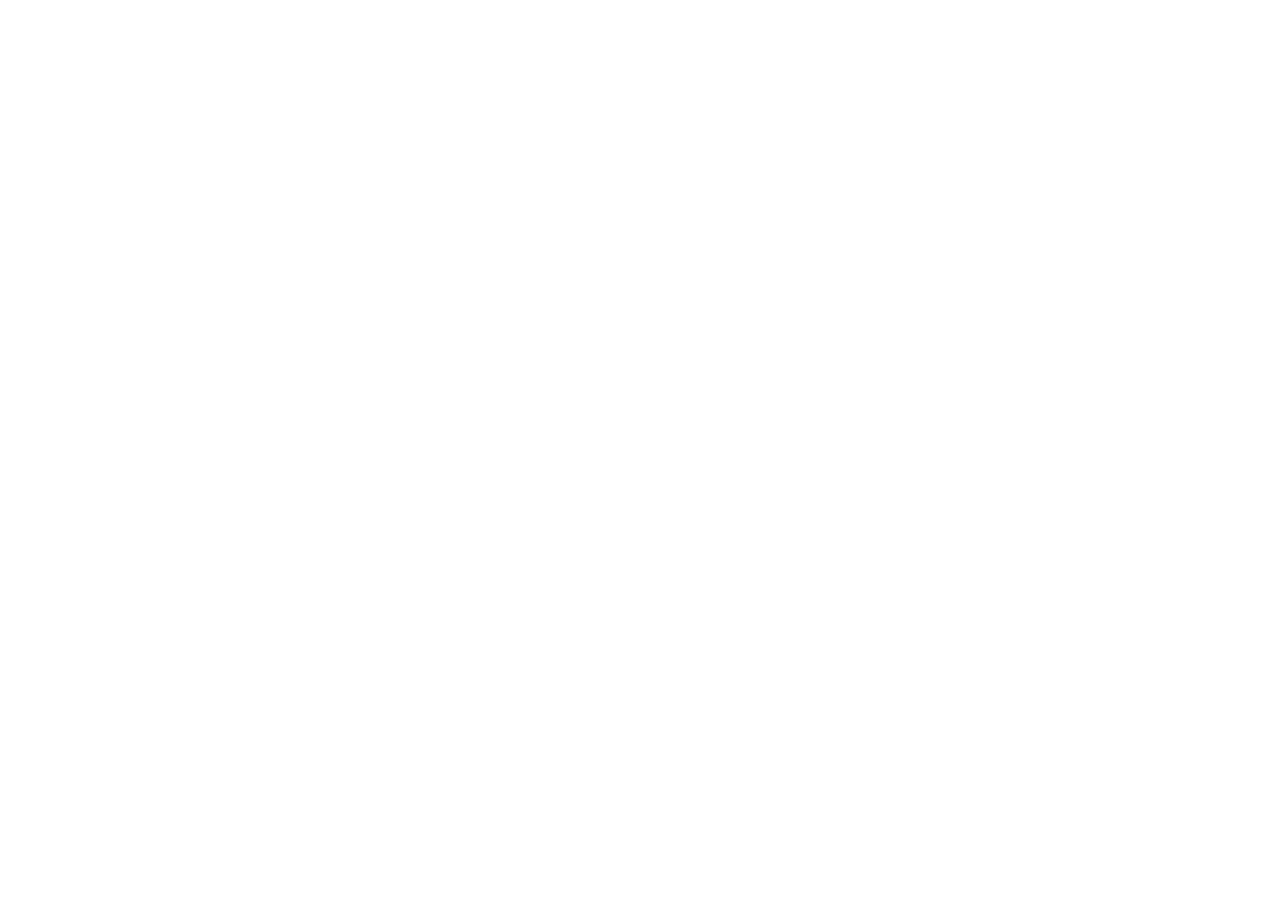
==== index.html @ 20dbfb73 "init  project" ====
<!DOCTYPE html>
<html lang="en">

<head>
    <meta charset="UTF-8">
    <meta http-equiv="X-UA-Compatible" content="IE=edge">
    <meta name="viewport" content="width=device-width, initial-scale=1.0">
    <title>index</title>
</head>

<body>

</body>

</html>
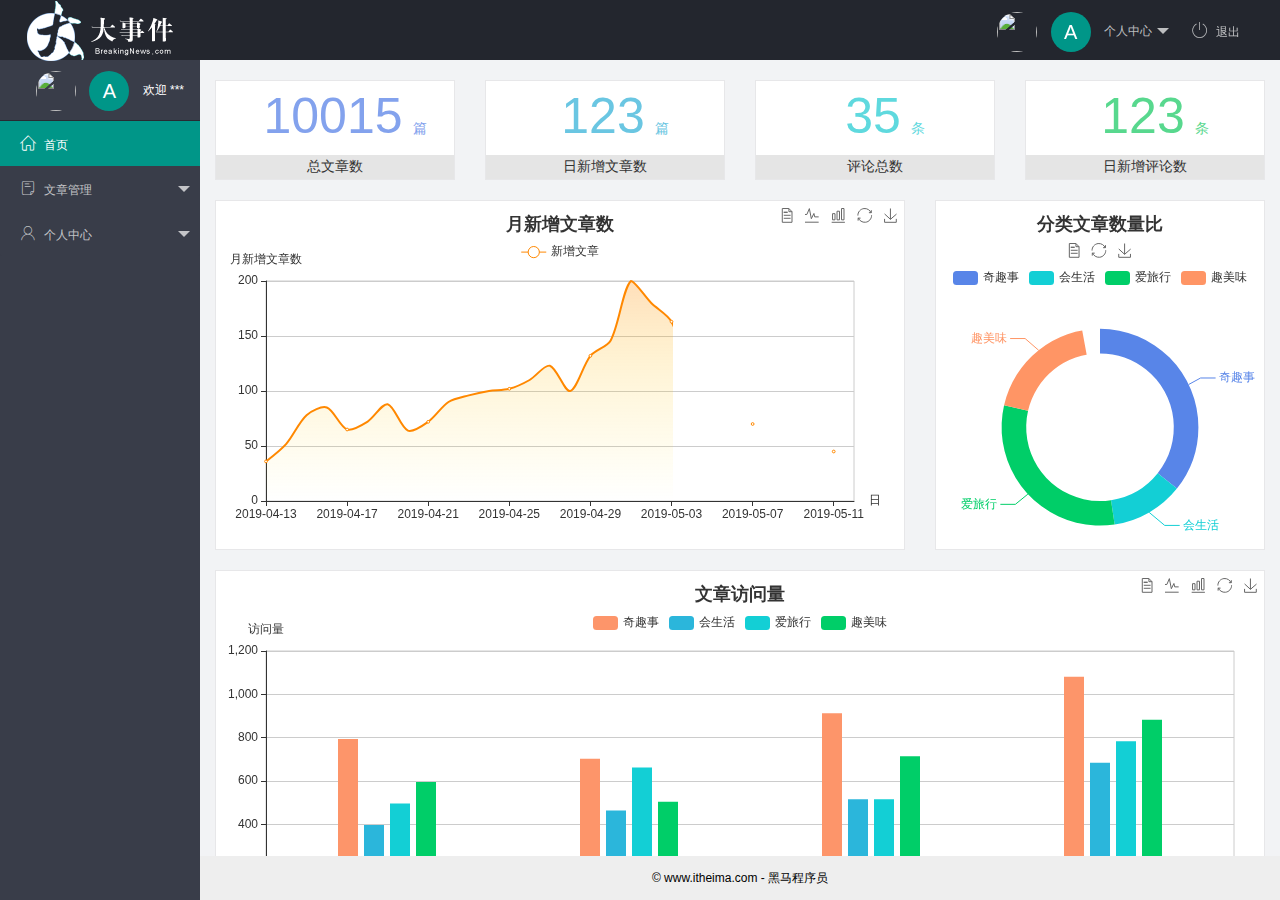
==== commit 34031204: "完成了首页功能的开发" ====
--- a/index.html
+++ b/index.html
@@ -5,11 +5,110 @@
     <meta charset="UTF-8">
     <meta http-equiv="X-UA-Compatible" content="IE=edge">
     <meta name="viewport" content="width=device-width, initial-scale=1.0">
-    <title>index</title>
+    <title>后台主页</title>
+    <!-- 导入 layui 的样式表 -->
+    <link rel="stylesheet" href="assets/lib/layui/css/layui.css" />
+    <!-- 导入第三方图标库 -->
+    <link rel="stylesheet" href="assets/fonts/iconfont.css" />
+    <!-- 导入自己的样式表 -->
+    <link rel="stylesheet" href="assets/css/index.css" />
 </head>
 
-<body>
+<body class="layui-layout-body">
+    <div class="layui-layout layui-layout-admin">
+        <div class="layui-header">
+            <div class="layui-logo">
+                <img src="./assets/images/logo.png" alt="" />
+            </div>
+            <!-- 头部区域（可配合layui已有的水平导航） -->
+            <ul class="layui-nav layui-layout-right">
+                <li class="layui-nav-item">
+                    <a href="javascript:;" class="userinfo">
+                        <img src="http://t.cn/RCzsdCq" class="layui-nav-img" />
+                        <span class="text-avatar">A</span>
+                        个人中心
+                    </a>
+                    <dl class="layui-nav-child">
+                        <dd><a href="assets/css/user/user_info.css" target="fm">基本资料</a></dd>
+                        <dd><a href="assets/css/user/user_avatar.html" target="fm">更换头像</a></dd>
+                        <dd><a href="assets/css/user/user_pwd.html" target="fm">重置密码</a></dd>
+                    </dl>
+                </li>
+                <li class="layui-nav-item">
+                    <a href="javascript:;" id="btnLogout"><span class="iconfont icon-tuichu"></span>退出</a>
+                </li>
+            </ul>
+        </div>
 
+        <div class="layui-side layui-bg-black">
+            <div class="layui-side-scroll">
+                <div class="userinfo">
+                    <img src="http://t.cn/RCzsdCq" class="layui-nav-img" />
+                    <span class="text-avatar">A</span>
+                    <span id="welcome">欢迎 ***</span>
+                </div>
+                <!-- 左侧导航区域（可配合layui已有的垂直导航） -->
+                <ul class="layui-nav layui-nav-tree" lay-shrink="all">
+                    <li class="layui-nav-item layui-this">
+                        <a href="home/dashboard.html" target="fm"><span class="iconfont icon-home"></span>首页</a>
+                    </li>
+                    <li class="layui-nav-item">
+                        <a class="" href="javascript:;"><span class="iconfont icon-16"></span>文章管理</a>
+                        <dl class="layui-nav-child">
+                            <dd>
+                                <a href="/article/art_cate.html" target="fm"><i
+                                        class="layui-icon layui-icon-app"></i>文章类别</a>
+                            </dd>
+                            <dd>
+                                <a href="/article/art_list.html" target="fm"><i
+                                        class="layui-icon layui-icon-app"></i>文章列表</a>
+                            </dd>
+                            <dd>
+                                <a href="/article/art_pub.html" target="fm"><i
+                                        class="layui-icon layui-icon-app"></i>发布文章</a>
+                            </dd>
+                        </dl>
+                    </li>
+                    <li class="layui-nav-item">
+                        <a href="javascript:;"><span class="iconfont icon-user"></span>个人中心</a>
+                        <dl class="layui-nav-child">
+                            <dd>
+                                <a href="/user/user_info.html" target="fm"><i
+                                        class="layui-icon layui-icon-app"></i>基本资料</a>
+                            </dd>
+                            <dd>
+                                <a href="/user/user_avatar.html" target="fm"><i
+                                        class="layui-icon layui-icon-app"></i>更换头像</a>
+                            </dd>
+                            <dd>
+                                <a href="/user/user_pwd.html" target="fm"><i
+                                        class="layui-icon layui-icon-app"></i>重置密码</a>
+                            </dd>
+                        </dl>
+                    </li>
+                </ul>
+            </div>
+        </div>
+
+        <div class="layui-body">
+            <!-- 内容主体区域 -->
+            <iframe name="fm" src="./home/dashboard.html" frameborder="0"></iframe>
+        </div>
+
+        <div class="layui-footer">
+            <!-- 底部固定区域 -->
+            © www.itheima.com - 黑马程序员
+        </div>
+    </div>
+
+    <!-- 导入 layui 的JS文件 -->
+    <script src="assets/lib/layui/layui.all.js"></script>
+    <!-- 导入jquery -->
+    <script src="assets/lib/jquery.js"></script>
+    <!-- 导入自己封装的API -->
+    <script src="./assets/js/baseAPI.js"></script>
+    <!-- 导入自己的js -->
+    <script src="assets/js/index.js"></script>
 </body>
 
 </html>--- a/assets/lib/layui/css/layui.css
+++ b/assets/lib/layui/css/layui.css
@@ -0,0 +1,2 @@
+/** layui-v2.5.5 MIT License By https://www.layui.com */
+ .layui-inline,img{display:inline-block;vertical-align:middle}h1,h2,h3,h4,h5,h6{font-weight:400}.layui-edge,.layui-header,.layui-inline,.layui-main{position:relative}.layui-body,.layui-edge,.layui-elip{overflow:hidden}.layui-btn,.layui-edge,.layui-inline,img{vertical-align:middle}.layui-btn,.layui-disabled,.layui-icon,.layui-unselect{-moz-user-select:none;-webkit-user-select:none;-ms-user-select:none}.layui-elip,.layui-form-checkbox span,.layui-form-pane .layui-form-label{text-overflow:ellipsis;white-space:nowrap}.layui-breadcrumb,.layui-tree-btnGroup{visibility:hidden}blockquote,body,button,dd,div,dl,dt,form,h1,h2,h3,h4,h5,h6,input,li,ol,p,pre,td,textarea,th,ul{margin:0;padding:0;-webkit-tap-highlight-color:rgba(0,0,0,0)}a:active,a:hover{outline:0}img{border:none}li{list-style:none}table{border-collapse:collapse;border-spacing:0}h4,h5,h6{font-size:100%}button,input,optgroup,option,select,textarea{font-family:inherit;font-size:inherit;font-style:inherit;font-weight:inherit;outline:0}pre{white-space:pre-wrap;white-space:-moz-pre-wrap;white-space:-pre-wrap;white-space:-o-pre-wrap;word-wrap:break-word}body{line-height:24px;font:14px Helvetica Neue,Helvetica,PingFang SC,Tahoma,Arial,sans-serif}hr{height:1px;margin:10px 0;border:0;clear:both}a{color:#333;text-decoration:none}a:hover{color:#777}a cite{font-style:normal;*cursor:pointer}.layui-border-box,.layui-border-box *{box-sizing:border-box}.layui-box,.layui-box *{box-sizing:content-box}.layui-clear{clear:both;*zoom:1}.layui-clear:after{content:'\20';clear:both;*zoom:1;display:block;height:0}.layui-inline{*display:inline;*zoom:1}.layui-edge{display:inline-block;width:0;height:0;border-width:6px;border-style:dashed;border-color:transparent}.layui-edge-top{top:-4px;border-bottom-color:#999;border-bottom-style:solid}.layui-edge-right{border-left-color:#999;border-left-style:solid}.layui-edge-bottom{top:2px;border-top-color:#999;border-top-style:solid}.layui-edge-left{border-right-color:#999;border-right-style:solid}.layui-disabled,.layui-disabled:hover{color:#d2d2d2!important;cursor:not-allowed!important}.layui-circle{border-radius:100%}.layui-show{display:block!important}.layui-hide{display:none!important}@font-face{font-family:layui-icon;src:url(../font/iconfont.eot?v=250);src:url(../font/iconfont.eot?v=250#iefix) format('embedded-opentype'),url(../font/iconfont.woff2?v=250) format('woff2'),url(../font/iconfont.woff?v=250) format('woff'),url(../font/iconfont.ttf?v=250) format('truetype'),url(../font/iconfont.svg?v=250#layui-icon) format('svg')}.layui-icon{font-family:layui-icon!important;font-size:16px;font-style:normal;-webkit-font-smoothing:antialiased;-moz-osx-font-smoothing:grayscale}.layui-icon-reply-fill:before{content:"\e611"}.layui-icon-set-fill:before{content:"\e614"}.layui-icon-menu-fill:before{content:"\e60f"}.layui-icon-search:before{content:"\e615"}.layui-icon-share:before{content:"\e641"}.layui-icon-set-sm:before{content:"\e620"}.layui-icon-engine:before{content:"\e628"}.layui-icon-close:before{content:"\1006"}.layui-icon-close-fill:before{content:"\1007"}.layui-icon-chart-screen:before{content:"\e629"}.layui-icon-star:before{content:"\e600"}.layui-icon-circle-dot:before{content:"\e617"}.layui-icon-chat:before{content:"\e606"}.layui-icon-release:before{content:"\e609"}.layui-icon-list:before{content:"\e60a"}.layui-icon-chart:before{content:"\e62c"}.layui-icon-ok-circle:before{content:"\1005"}.layui-icon-layim-theme:before{content:"\e61b"}.layui-icon-table:before{content:"\e62d"}.layui-icon-right:before{content:"\e602"}.layui-icon-left:before{content:"\e603"}.layui-icon-cart-simple:before{content:"\e698"}.layui-icon-face-cry:before{content:"\e69c"}.layui-icon-face-smile:before{content:"\e6af"}.layui-icon-survey:before{content:"\e6b2"}.layui-icon-tree:before{content:"\e62e"}.layui-icon-upload-circle:before{content:"\e62f"}.layui-icon-add-circle:before{content:"\e61f"}.layui-icon-download-circle:before{content:"\e601"}.layui-icon-templeate-1:before{content:"\e630"}.layui-icon-util:before{content:"\e631"}.layui-icon-face-surprised:before{content:"\e664"}.layui-icon-edit:before{content:"\e642"}.layui-icon-speaker:before{content:"\e645"}.layui-icon-down:before{content:"\e61a"}.layui-icon-file:before{content:"\e621"}.layui-icon-layouts:before{content:"\e632"}.layui-icon-rate-half:before{content:"\e6c9"}.layui-icon-add-circle-fine:before{content:"\e608"}.layui-icon-prev-circle:before{content:"\e633"}.layui-icon-read:before{content:"\e705"}.layui-icon-404:before{content:"\e61c"}.layui-icon-carousel:before{content:"\e634"}.layui-icon-help:before{content:"\e607"}.layui-icon-code-circle:before{content:"\e635"}.layui-icon-water:before{content:"\e636"}.layui-icon-username:before{content:"\e66f"}.layui-icon-find-fill:before{content:"\e670"}.layui-icon-about:before{content:"\e60b"}.layui-icon-location:before{content:"\e715"}.layui-icon-up:before{content:"\e619"}.layui-icon-pause:before{content:"\e651"}.layui-icon-date:before{content:"\e637"}.layui-icon-layim-uploadfile:before{content:"\e61d"}.layui-icon-delete:before{content:"\e640"}.layui-icon-play:before{content:"\e652"}.layui-icon-top:before{content:"\e604"}.layui-icon-friends:before{content:"\e612"}.layui-icon-refresh-3:before{content:"\e9aa"}.layui-icon-ok:before{content:"\e605"}.layui-icon-layer:before{content:"\e638"}.layui-icon-face-smile-fine:before{content:"\e60c"}.layui-icon-dollar:before{content:"\e659"}.layui-icon-group:before{content:"\e613"}.layui-icon-layim-download:before{content:"\e61e"}.layui-icon-picture-fine:before{content:"\e60d"}.layui-icon-link:before{content:"\e64c"}.layui-icon-diamond:before{content:"\e735"}.layui-icon-log:before{content:"\e60e"}.layui-icon-rate-solid:before{content:"\e67a"}.layui-icon-fonts-del:before{content:"\e64f"}.layui-icon-unlink:before{content:"\e64d"}.layui-icon-fonts-clear:before{content:"\e639"}.layui-icon-triangle-r:before{content:"\e623"}.layui-icon-circle:before{content:"\e63f"}.layui-icon-radio:before{content:"\e643"}.layui-icon-align-center:before{content:"\e647"}.layui-icon-align-right:before{content:"\e648"}.layui-icon-align-left:before{content:"\e649"}.layui-icon-loading-1:before{content:"\e63e"}.layui-icon-return:before{content:"\e65c"}.layui-icon-fonts-strong:before{content:"\e62b"}.layui-icon-upload:before{content:"\e67c"}.layui-icon-dialogue:before{content:"\e63a"}.layui-icon-video:before{content:"\e6ed"}.layui-icon-headset:before{content:"\e6fc"}.layui-icon-cellphone-fine:before{content:"\e63b"}.layui-icon-add-1:before{content:"\e654"}.layui-icon-face-smile-b:before{content:"\e650"}.layui-icon-fonts-html:before{content:"\e64b"}.layui-icon-form:before{content:"\e63c"}.layui-icon-cart:before{content:"\e657"}.layui-icon-camera-fill:before{content:"\e65d"}.layui-icon-tabs:before{content:"\e62a"}.layui-icon-fonts-code:before{content:"\e64e"}.layui-icon-fire:before{content:"\e756"}.layui-icon-set:before{content:"\e716"}.layui-icon-fonts-u:before{content:"\e646"}.layui-icon-triangle-d:before{content:"\e625"}.layui-icon-tips:before{content:"\e702"}.layui-icon-picture:before{content:"\e64a"}.layui-icon-more-vertical:before{content:"\e671"}.layui-icon-flag:before{content:"\e66c"}.layui-icon-loading:before{content:"\e63d"}.layui-icon-fonts-i:before{content:"\e644"}.layui-icon-refresh-1:before{content:"\e666"}.layui-icon-rmb:before{content:"\e65e"}.layui-icon-home:before{content:"\e68e"}.layui-icon-user:before{content:"\e770"}.layui-icon-notice:before{content:"\e667"}.layui-icon-login-weibo:before{content:"\e675"}.layui-icon-voice:before{content:"\e688"}.layui-icon-upload-drag:before{content:"\e681"}.layui-icon-login-qq:before{content:"\e676"}.layui-icon-snowflake:before{content:"\e6b1"}.layui-icon-file-b:before{content:"\e655"}.layui-icon-template:before{content:"\e663"}.layui-icon-auz:before{content:"\e672"}.layui-icon-console:before{content:"\e665"}.layui-icon-app:before{content:"\e653"}.layui-icon-prev:before{content:"\e65a"}.layui-icon-website:before{content:"\e7ae"}.layui-icon-next:before{content:"\e65b"}.layui-icon-component:before{content:"\e857"}.layui-icon-more:before{content:"\e65f"}.layui-icon-login-wechat:before{content:"\e677"}.layui-icon-shrink-right:before{content:"\e668"}.layui-icon-spread-left:before{content:"\e66b"}.layui-icon-camera:before{content:"\e660"}.layui-icon-note:before{content:"\e66e"}.layui-icon-refresh:before{content:"\e669"}.layui-icon-female:before{content:"\e661"}.layui-icon-male:before{content:"\e662"}.layui-icon-password:before{content:"\e673"}.layui-icon-senior:before{content:"\e674"}.layui-icon-theme:before{content:"\e66a"}.layui-icon-tread:before{content:"\e6c5"}.layui-icon-praise:before{content:"\e6c6"}.layui-icon-star-fill:before{content:"\e658"}.layui-icon-rate:before{content:"\e67b"}.layui-icon-template-1:before{content:"\e656"}.layui-icon-vercode:before{content:"\e679"}.layui-icon-cellphone:before{content:"\e678"}.layui-icon-screen-full:before{content:"\e622"}.layui-icon-screen-restore:before{content:"\e758"}.layui-icon-cols:before{content:"\e610"}.layui-icon-export:before{content:"\e67d"}.layui-icon-print:before{content:"\e66d"}.layui-icon-slider:before{content:"\e714"}.layui-icon-addition:before{content:"\e624"}.layui-icon-subtraction:before{content:"\e67e"}.layui-icon-service:before{content:"\e626"}.layui-icon-transfer:before{content:"\e691"}.layui-main{width:1140px;margin:0 auto}.layui-header{z-index:1000;height:60px}.layui-header a:hover{transition:all .5s;-webkit-transition:all .5s}.layui-side{position:fixed;left:0;top:0;bottom:0;z-index:999;width:200px;overflow-x:hidden}.layui-side-scroll{position:relative;width:220px;height:100%;overflow-x:hidden}.layui-body{position:absolute;left:200px;right:0;top:0;bottom:0;z-index:998;width:auto;overflow-y:auto;box-sizing:border-box}.layui-layout-body{overflow:hidden}.layui-layout-admin .layui-header{background-color:#23262E}.layui-layout-admin .layui-side{top:60px;width:200px;overflow-x:hidden}.layui-layout-admin .layui-body{position:fixed;top:60px;bottom:44px}.layui-layout-admin .layui-main{width:auto;margin:0 15px}.layui-layout-admin .layui-footer{position:fixed;left:200px;right:0;bottom:0;height:44px;line-height:44px;padding:0 15px;background-color:#eee}.layui-layout-admin .layui-logo{position:absolute;left:0;top:0;width:200px;height:100%;line-height:60px;text-align:center;color:#009688;font-size:16px}.layui-layout-admin .layui-header .layui-nav{background:0 0}.layui-layout-left{position:absolute!important;left:200px;top:0}.layui-layout-right{position:absolute!important;right:0;top:0}.layui-container{position:relative;margin:0 auto;padding:0 15px;box-sizing:border-box}.layui-fluid{position:relative;margin:0 auto;padding:0 15px}.layui-row:after,.layui-row:before{content:'';display:block;clear:both}.layui-col-lg1,.layui-col-lg10,.layui-col-lg11,.layui-col-lg12,.layui-col-lg2,.layui-col-lg3,.layui-col-lg4,.layui-col-lg5,.layui-col-lg6,.layui-col-lg7,.layui-col-lg8,.layui-col-lg9,.layui-col-md1,.layui-col-md10,.layui-col-md11,.layui-col-md12,.layui-col-md2,.layui-col-md3,.layui-col-md4,.layui-col-md5,.layui-col-md6,.layui-col-md7,.layui-col-md8,.layui-col-md9,.layui-col-sm1,.layui-col-sm10,.layui-col-sm11,.layui-col-sm12,.layui-col-sm2,.layui-col-sm3,.layui-col-sm4,.layui-col-sm5,.layui-col-sm6,.layui-col-sm7,.layui-col-sm8,.layui-col-sm9,.layui-col-xs1,.layui-col-xs10,.layui-col-xs11,.layui-col-xs12,.layui-col-xs2,.layui-col-xs3,.layui-col-xs4,.layui-col-xs5,.layui-col-xs6,.layui-col-xs7,.layui-col-xs8,.layui-col-xs9{position:relative;display:block;box-sizing:border-box}.layui-col-xs1,.layui-col-xs10,.layui-col-xs11,.layui-col-xs12,.layui-col-xs2,.layui-col-xs3,.layui-col-xs4,.layui-col-xs5,.layui-col-xs6,.layui-col-xs7,.layui-col-xs8,.layui-col-xs9{float:left}.layui-col-xs1{width:8.33333333%}.layui-col-xs2{width:16.66666667%}.layui-col-xs3{width:25%}.layui-col-xs4{width:33.33333333%}.layui-col-xs5{width:41.66666667%}.layui-col-xs6{width:50%}.layui-col-xs7{width:58.33333333%}.layui-col-xs8{width:66.66666667%}.layui-col-xs9{width:75%}.layui-col-xs10{width:83.33333333%}.layui-col-xs11{width:91.66666667%}.layui-col-xs12{width:100%}.layui-col-xs-offset1{margin-left:8.33333333%}.layui-col-xs-offset2{margin-left:16.66666667%}.layui-col-xs-offset3{margin-left:25%}.layui-col-xs-offset4{margin-left:33.33333333%}.layui-col-xs-offset5{margin-left:41.66666667%}.layui-col-xs-offset6{margin-left:50%}.layui-col-xs-offset7{margin-left:58.33333333%}.layui-col-xs-offset8{margin-left:66.66666667%}.layui-col-xs-offset9{margin-left:75%}.layui-col-xs-offset10{margin-left:83.33333333%}.layui-col-xs-offset11{margin-left:91.66666667%}.layui-col-xs-offset12{margin-left:100%}@media screen and (max-width:768px){.layui-hide-xs{display:none!important}.layui-show-xs-block{display:block!important}.layui-show-xs-inline{display:inline!important}.layui-show-xs-inline-block{display:inline-block!important}}@media screen and (min-width:768px){.layui-container{width:750px}.layui-hide-sm{display:none!important}.layui-show-sm-block{display:block!important}.layui-show-sm-inline{display:inline!important}.layui-show-sm-inline-block{display:inline-block!important}.layui-col-sm1,.layui-col-sm10,.layui-col-sm11,.layui-col-sm12,.layui-col-sm2,.layui-col-sm3,.layui-col-sm4,.layui-col-sm5,.layui-col-sm6,.layui-col-sm7,.layui-col-sm8,.layui-col-sm9{float:left}.layui-col-sm1{width:8.33333333%}.layui-col-sm2{width:16.66666667%}.layui-col-sm3{width:25%}.layui-col-sm4{width:33.33333333%}.layui-col-sm5{width:41.66666667%}.layui-col-sm6{width:50%}.layui-col-sm7{width:58.33333333%}.layui-col-sm8{width:66.66666667%}.layui-col-sm9{width:75%}.layui-col-sm10{width:83.33333333%}.layui-col-sm11{width:91.66666667%}.layui-col-sm12{width:100%}.layui-col-sm-offset1{margin-left:8.33333333%}.layui-col-sm-offset2{margin-left:16.66666667%}.layui-col-sm-offset3{margin-left:25%}.layui-col-sm-offset4{margin-left:33.33333333%}.layui-col-sm-offset5{margin-left:41.66666667%}.layui-col-sm-offset6{margin-left:50%}.layui-col-sm-offset7{margin-left:58.33333333%}.layui-col-sm-offset8{margin-left:66.66666667%}.layui-col-sm-offset9{margin-left:75%}.layui-col-sm-offset10{margin-left:83.33333333%}.layui-col-sm-offset11{margin-left:91.66666667%}.layui-col-sm-offset12{margin-left:100%}}@media screen and (min-width:992px){.layui-container{width:970px}.layui-hide-md{display:none!important}.layui-show-md-block{display:block!important}.layui-show-md-inline{display:inline!important}.layui-show-md-inline-block{display:inline-block!important}.layui-col-md1,.layui-col-md10,.layui-col-md11,.layui-col-md12,.layui-col-md2,.layui-col-md3,.layui-col-md4,.layui-col-md5,.layui-col-md6,.layui-col-md7,.layui-col-md8,.layui-col-md9{float:left}.layui-col-md1{width:8.33333333%}.layui-col-md2{width:16.66666667%}.layui-col-md3{width:25%}.layui-col-md4{width:33.33333333%}.layui-col-md5{width:41.66666667%}.layui-col-md6{width:50%}.layui-col-md7{width:58.33333333%}.layui-col-md8{width:66.66666667%}.layui-col-md9{width:75%}.layui-col-md10{width:83.33333333%}.layui-col-md11{width:91.66666667%}.layui-col-md12{width:100%}.layui-col-md-offset1{margin-left:8.33333333%}.layui-col-md-offset2{margin-left:16.66666667%}.layui-col-md-offset3{margin-left:25%}.layui-col-md-offset4{margin-left:33.33333333%}.layui-col-md-offset5{margin-left:41.66666667%}.layui-col-md-offset6{margin-left:50%}.layui-col-md-offset7{margin-left:58.33333333%}.layui-col-md-offset8{margin-left:66.66666667%}.layui-col-md-offset9{margin-left:75%}.layui-col-md-offset10{margin-left:83.33333333%}.layui-col-md-offset11{margin-left:91.66666667%}.layui-col-md-offset12{margin-left:100%}}@media screen and (min-width:1200px){.layui-container{width:1170px}.layui-hide-lg{display:none!important}.layui-show-lg-block{display:block!important}.layui-show-lg-inline{display:inline!important}.layui-show-lg-inline-block{display:inline-block!important}.layui-col-lg1,.layui-col-lg10,.layui-col-lg11,.layui-col-lg12,.layui-col-lg2,.layui-col-lg3,.layui-col-lg4,.layui-col-lg5,.layui-col-lg6,.layui-col-lg7,.layui-col-lg8,.layui-col-lg9{float:left}.layui-col-lg1{width:8.33333333%}.layui-col-lg2{width:16.66666667%}.layui-col-lg3{width:25%}.layui-col-lg4{width:33.33333333%}.layui-col-lg5{width:41.66666667%}.layui-col-lg6{width:50%}.layui-col-lg7{width:58.33333333%}.layui-col-lg8{width:66.66666667%}.layui-col-lg9{width:75%}.layui-col-lg10{width:83.33333333%}.layui-col-lg11{width:91.66666667%}.layui-col-lg12{width:100%}.layui-col-lg-offset1{margin-left:8.33333333%}.layui-col-lg-offset2{margin-left:16.66666667%}.layui-col-lg-offset3{margin-left:25%}.layui-col-lg-offset4{margin-left:33.33333333%}.layui-col-lg-offset5{margin-left:41.66666667%}.layui-col-lg-offset6{margin-left:50%}.layui-col-lg-offset7{margin-left:58.33333333%}.layui-col-lg-offset8{margin-left:66.66666667%}.layui-col-lg-offset9{margin-left:75%}.layui-col-lg-offset10{margin-left:83.33333333%}.layui-col-lg-offset11{margin-left:91.66666667%}.layui-col-lg-offset12{margin-left:100%}}.layui-col-space1{margin:-.5px}.layui-col-space1>*{padding:.5px}.layui-col-space3{margin:-1.5px}.layui-col-space3>*{padding:1.5px}.layui-col-space5{margin:-2.5px}.layui-col-space5>*{padding:2.5px}.layui-col-space8{margin:-3.5px}.layui-col-space8>*{padding:3.5px}.layui-col-space10{margin:-5px}.layui-col-space10>*{padding:5px}.layui-col-space12{margin:-6px}.layui-col-space12>*{padding:6px}.layui-col-space15{margin:-7.5px}.layui-col-space15>*{padding:7.5px}.layui-col-space18{margin:-9px}.layui-col-space18>*{padding:9px}.layui-col-space20{margin:-10px}.layui-col-space20>*{padding:10px}.layui-col-space22{margin:-11px}.layui-col-space22>*{padding:11px}.layui-col-space25{margin:-12.5px}.layui-col-space25>*{padding:12.5px}.layui-col-space30{margin:-15px}.layui-col-space30>*{padding:15px}.layui-btn,.layui-input,.layui-select,.layui-textarea,.layui-upload-button{outline:0;-webkit-appearance:none;transition:all .3s;-webkit-transition:all .3s;box-sizing:border-box}.layui-elem-quote{margin-bottom:10px;padding:15px;line-height:22px;border-left:5px solid #009688;border-radius:0 2px 2px 0;background-color:#f2f2f2}.layui-quote-nm{border-style:solid;border-width:1px 1px 1px 5px;background:0 0}.layui-elem-field{margin-bottom:10px;padding:0;border-width:1px;border-style:solid}.layui-elem-field legend{margin-left:20px;padding:0 10px;font-size:20px;font-weight:300}.layui-field-title{margin:10px 0 20px;border-width:1px 0 0}.layui-field-box{padding:10px 15px}.layui-field-title .layui-field-box{padding:10px 0}.layui-progress{position:relative;height:6px;border-radius:20px;background-color:#e2e2e2}.layui-progress-bar{position:absolute;left:0;top:0;width:0;max-width:100%;height:6px;border-radius:20px;text-align:right;background-color:#5FB878;transition:all .3s;-webkit-transition:all .3s}.layui-progress-big,.layui-progress-big .layui-progress-bar{height:18px;line-height:18px}.layui-progress-text{position:relative;top:-20px;line-height:18px;font-size:12px;color:#666}.layui-progress-big .layui-progress-text{position:static;padding:0 10px;color:#fff}.layui-collapse{border-width:1px;border-style:solid;border-radius:2px}.layui-colla-content,.layui-colla-item{border-top-width:1px;border-top-style:solid}.layui-colla-item:first-child{border-top:none}.layui-colla-title{position:relative;height:42px;line-height:42px;padding:0 15px 0 35px;color:#333;background-color:#f2f2f2;cursor:pointer;font-size:14px;overflow:hidden}.layui-colla-content{display:none;padding:10px 15px;line-height:22px;color:#666}.layui-colla-icon{position:absolute;left:15px;top:0;font-size:14px}.layui-card{margin-bottom:15px;border-radius:2px;background-color:#fff;box-shadow:0 1px 2px 0 rgba(0,0,0,.05)}.layui-card:last-child{margin-bottom:0}.layui-card-header{position:relative;height:42px;line-height:42px;padding:0 15px;border-bottom:1px solid #f6f6f6;color:#333;border-radius:2px 2px 0 0;font-size:14px}.layui-bg-black,.layui-bg-blue,.layui-bg-cyan,.layui-bg-green,.layui-bg-orange,.layui-bg-red{color:#fff!important}.layui-card-body{position:relative;padding:10px 15px;line-height:24px}.layui-card-body[pad15]{padding:15px}.layui-card-body[pad20]{padding:20px}.layui-card-body .layui-table{margin:5px 0}.layui-card .layui-tab{margin:0}.layui-panel-window{position:relative;padding:15px;border-radius:0;border-top:5px solid #E6E6E6;background-color:#fff}.layui-auxiliar-moving{position:fixed;left:0;right:0;top:0;bottom:0;width:100%;height:100%;background:0 0;z-index:9999999999}.layui-form-label,.layui-form-mid,.layui-form-select,.layui-input-block,.layui-input-inline,.layui-textarea{position:relative}.layui-bg-red{background-color:#FF5722!important}.layui-bg-orange{background-color:#FFB800!important}.layui-bg-green{background-color:#009688!important}.layui-bg-cyan{background-color:#2F4056!important}.layui-bg-blue{background-color:#1E9FFF!important}.layui-bg-black{background-color:#393D49!important}.layui-bg-gray{background-color:#eee!important;color:#666!important}.layui-badge-rim,.layui-colla-content,.layui-colla-item,.layui-collapse,.layui-elem-field,.layui-form-pane .layui-form-item[pane],.layui-form-pane .layui-form-label,.layui-input,.layui-layedit,.layui-layedit-tool,.layui-quote-nm,.layui-select,.layui-tab-bar,.layui-tab-card,.layui-tab-title,.layui-tab-title .layui-this:after,.layui-textarea{border-color:#e6e6e6}.layui-timeline-item:before,hr{background-color:#e6e6e6}.layui-text{line-height:22px;font-size:14px;color:#666}.layui-text h1,.layui-text h2,.layui-text h3{font-weight:500;color:#333}.layui-text h1{font-size:30px}.layui-text h2{font-size:24px}.layui-text h3{font-size:18px}.layui-text a:not(.layui-btn){color:#01AAED}.layui-text a:not(.layui-btn):hover{text-decoration:underline}.layui-text ul{padding:5px 0 5px 15px}.layui-text ul li{margin-top:5px;list-style-type:disc}.layui-text em,.layui-word-aux{color:#999!important;padding:0 5px!important}.layui-btn{display:inline-block;height:38px;line-height:38px;padding:0 18px;background-color:#009688;color:#fff;white-space:nowrap;text-align:center;font-size:14px;border:none;border-radius:2px;cursor:pointer}.layui-btn:hover{opacity:.8;filter:alpha(opacity=80);color:#fff}.layui-btn:active{opacity:1;filter:alpha(opacity=100)}.layui-btn+.layui-btn{margin-left:10px}.layui-btn-container{font-size:0}.layui-btn-container .layui-btn{margin-right:10px;margin-bottom:10px}.layui-btn-container .layui-btn+.layui-btn{margin-left:0}.layui-table .layui-btn-container .layui-btn{margin-bottom:9px}.layui-btn-radius{border-radius:100px}.layui-btn .layui-icon{margin-right:3px;font-size:18px;vertical-align:bottom;vertical-align:middle\9}.layui-btn-primary{border:1px solid #C9C9C9;background-color:#fff;color:#555}.layui-btn-primary:hover{border-color:#009688;color:#333}.layui-btn-normal{background-color:#1E9FFF}.layui-btn-warm{background-color:#FFB800}.layui-btn-danger{background-color:#FF5722}.layui-btn-checked{background-color:#5FB878}.layui-btn-disabled,.layui-btn-disabled:active,.layui-btn-disabled:hover{border:1px solid #e6e6e6;background-color:#FBFBFB;color:#C9C9C9;cursor:not-allowed;opacity:1}.layui-btn-lg{height:44px;line-height:44px;padding:0 25px;font-size:16px}.layui-btn-sm{height:30px;line-height:30px;padding:0 10px;font-size:12px}.layui-btn-sm i{font-size:16px!important}.layui-btn-xs{height:22px;line-height:22px;padding:0 5px;font-size:12px}.layui-btn-xs i{font-size:14px!important}.layui-btn-group{display:inline-block;vertical-align:middle;font-size:0}.layui-btn-group .layui-btn{margin-left:0!important;margin-right:0!important;border-left:1px solid rgba(255,255,255,.5);border-radius:0}.layui-btn-group .layui-btn-primary{border-left:none}.layui-btn-group .layui-btn-primary:hover{border-color:#C9C9C9;color:#009688}.layui-btn-group .layui-btn:first-child{border-left:none;border-radius:2px 0 0 2px}.layui-btn-group .layui-btn-primary:first-child{border-left:1px solid #c9c9c9}.layui-btn-group .layui-btn:last-child{border-radius:0 2px 2px 0}.layui-btn-group .layui-btn+.layui-btn{margin-left:0}.layui-btn-group+.layui-btn-group{margin-left:10px}.layui-btn-fluid{width:100%}.layui-input,.layui-select,.layui-textarea{height:38px;line-height:1.3;line-height:38px\9;border-width:1px;border-style:solid;background-color:#fff;border-radius:2px}.layui-input::-webkit-input-placeholder,.layui-select::-webkit-input-placeholder,.layui-textarea::-webkit-input-placeholder{line-height:1.3}.layui-input,.layui-textarea{display:block;width:100%;padding-left:10px}.layui-input:hover,.layui-textarea:hover{border-color:#D2D2D2!important}.layui-input:focus,.layui-textarea:focus{border-color:#C9C9C9!important}.layui-textarea{min-height:100px;height:auto;line-height:20px;padding:6px 10px;resize:vertical}.layui-select{padding:0 10px}.layui-form input[type=checkbox],.layui-form input[type=radio],.layui-form select{display:none}.layui-form [lay-ignore]{display:initial}.layui-form-item{margin-bottom:15px;clear:both;*zoom:1}.layui-form-item:after{content:'\20';clear:both;*zoom:1;display:block;height:0}.layui-form-label{float:left;display:block;padding:9px 15px;width:80px;font-weight:400;line-height:20px;text-align:right}.layui-form-label-col{display:block;float:none;padding:9px 0;line-height:20px;text-align:left}.layui-form-item .layui-inline{margin-bottom:5px;margin-right:10px}.layui-input-block{margin-left:110px;min-height:36px}.layui-input-inline{display:inline-block;vertical-align:middle}.layui-form-item .layui-input-inline{float:left;width:190px;margin-right:10px}.layui-form-text .layui-input-inline{width:auto}.layui-form-mid{float:left;display:block;padding:9px 0!important;line-height:20px;margin-right:10px}.layui-form-danger+.layui-form-select .layui-input,.layui-form-danger:focus{border-color:#FF5722!important}.layui-form-select .layui-input{padding-right:30px;cursor:pointer}.layui-form-select .layui-edge{position:absolute;right:10px;top:50%;margin-top:-3px;cursor:pointer;border-width:6px;border-top-color:#c2c2c2;border-top-style:solid;transition:all .3s;-webkit-transition:all .3s}.layui-form-select dl{display:none;position:absolute;left:0;top:42px;padding:5px 0;z-index:899;min-width:100%;border:1px solid #d2d2d2;max-height:300px;overflow-y:auto;background-color:#fff;border-radius:2px;box-shadow:0 2px 4px rgba(0,0,0,.12);box-sizing:border-box}.layui-form-select dl dd,.layui-form-select dl dt{padding:0 10px;line-height:36px;white-space:nowrap;overflow:hidden;text-overflow:ellipsis}.layui-form-select dl dt{font-size:12px;color:#999}.layui-form-select dl dd{cursor:pointer}.layui-form-select dl dd:hover{background-color:#f2f2f2;-webkit-transition:.5s all;transition:.5s all}.layui-form-select .layui-select-group dd{padding-left:20px}.layui-form-select dl dd.layui-select-tips{padding-left:10px!important;color:#999}.layui-form-select dl dd.layui-this{background-color:#5FB878;color:#fff}.layui-form-checkbox,.layui-form-select dl dd.layui-disabled{background-color:#fff}.layui-form-selected dl{display:block}.layui-form-checkbox,.layui-form-checkbox *,.layui-form-switch{display:inline-block;vertical-align:middle}.layui-form-selected .layui-edge{margin-top:-9px;-webkit-transform:rotate(180deg);transform:rotate(180deg);margin-top:-3px\9}:root .layui-form-selected .layui-edge{margin-top:-9px\0/IE9}.layui-form-selectup dl{top:auto;bottom:42px}.layui-select-none{margin:5px 0;text-align:center;color:#999}.layui-select-disabled .layui-disabled{border-color:#eee!important}.layui-select-disabled .layui-edge{border-top-color:#d2d2d2}.layui-form-checkbox{position:relative;height:30px;line-height:30px;margin-right:10px;padding-right:30px;cursor:pointer;font-size:0;-webkit-transition:.1s linear;transition:.1s linear;box-sizing:border-box}.layui-form-checkbox span{padding:0 10px;height:100%;font-size:14px;border-radius:2px 0 0 2px;background-color:#d2d2d2;color:#fff;overflow:hidden}.layui-form-checkbox:hover span{background-color:#c2c2c2}.layui-form-checkbox i{position:absolute;right:0;top:0;width:30px;height:28px;border:1px solid #d2d2d2;border-left:none;border-radius:0 2px 2px 0;color:#fff;font-size:20px;text-align:center}.layui-form-checkbox:hover i{border-color:#c2c2c2;color:#c2c2c2}.layui-form-checked,.layui-form-checked:hover{border-color:#5FB878}.layui-form-checked span,.layui-form-checked:hover span{background-color:#5FB878}.layui-form-checked i,.layui-form-checked:hover i{color:#5FB878}.layui-form-item .layui-form-checkbox{margin-top:4px}.layui-form-checkbox[lay-skin=primary]{height:auto!important;line-height:normal!important;min-width:18px;min-height:18px;border:none!important;margin-right:0;padding-left:28px;padding-right:0;background:0 0}.layui-form-checkbox[lay-skin=primary] span{padding-left:0;padding-right:15px;line-height:18px;background:0 0;color:#666}.layui-form-checkbox[lay-skin=primary] i{right:auto;left:0;width:16px;height:16px;line-height:16px;border:1px solid #d2d2d2;font-size:12px;border-radius:2px;background-color:#fff;-webkit-transition:.1s linear;transition:.1s linear}.layui-form-checkbox[lay-skin=primary]:hover i{border-color:#5FB878;color:#fff}.layui-form-checked[lay-skin=primary] i{border-color:#5FB878!important;background-color:#5FB878;color:#fff}.layui-checkbox-disbaled[lay-skin=primary] span{background:0 0!important;color:#c2c2c2}.layui-checkbox-disbaled[lay-skin=primary]:hover i{border-color:#d2d2d2}.layui-form-item .layui-form-checkbox[lay-skin=primary]{margin-top:10px}.layui-form-switch{position:relative;height:22px;line-height:22px;min-width:35px;padding:0 5px;margin-top:8px;border:1px solid #d2d2d2;border-radius:20px;cursor:pointer;background-color:#fff;-webkit-transition:.1s linear;transition:.1s linear}.layui-form-switch i{position:absolute;left:5px;top:3px;width:16px;height:16px;border-radius:20px;background-color:#d2d2d2;-webkit-transition:.1s linear;transition:.1s linear}.layui-form-switch em{position:relative;top:0;width:25px;margin-left:21px;padding:0!important;text-align:center!important;color:#999!important;font-style:normal!important;font-size:12px}.layui-form-onswitch{border-color:#5FB878;background-color:#5FB878}.layui-checkbox-disbaled,.layui-checkbox-disbaled i{border-color:#e2e2e2!important}.layui-form-onswitch i{left:100%;margin-left:-21px;background-color:#fff}.layui-form-onswitch em{margin-left:5px;margin-right:21px;color:#fff!important}.layui-checkbox-disbaled span{background-color:#e2e2e2!important}.layui-checkbox-disbaled:hover i{color:#fff!important}[lay-radio]{display:none}.layui-form-radio,.layui-form-radio *{display:inline-block;vertical-align:middle}.layui-form-radio{line-height:28px;margin:6px 10px 0 0;padding-right:10px;cursor:pointer;font-size:0}.layui-form-radio *{font-size:14px}.layui-form-radio>i{margin-right:8px;font-size:22px;color:#c2c2c2}.layui-form-radio>i:hover,.layui-form-radioed>i{color:#5FB878}.layui-radio-disbaled>i{color:#e2e2e2!important}.layui-form-pane .layui-form-label{width:110px;padding:8px 15px;height:38px;line-height:20px;border-width:1px;border-style:solid;border-radius:2px 0 0 2px;text-align:center;background-color:#FBFBFB;overflow:hidden;box-sizing:border-box}.layui-form-pane .layui-input-inline{margin-left:-1px}.layui-form-pane .layui-input-block{margin-left:110px;left:-1px}.layui-form-pane .layui-input{border-radius:0 2px 2px 0}.layui-form-pane .layui-form-text .layui-form-label{float:none;width:100%;border-radius:2px;box-sizing:border-box;text-align:left}.layui-form-pane .layui-form-text .layui-input-inline{display:block;margin:0;top:-1px;clear:both}.layui-form-pane .layui-form-text .layui-input-block{margin:0;left:0;top:-1px}.layui-form-pane .layui-form-text .layui-textarea{min-height:100px;border-radius:0 0 2px 2px}.layui-form-pane .layui-form-checkbox{margin:4px 0 4px 10px}.layui-form-pane .layui-form-radio,.layui-form-pane .layui-form-switch{margin-top:6px;margin-left:10px}.layui-form-pane .layui-form-item[pane]{position:relative;border-width:1px;border-style:solid}.layui-form-pane .layui-form-item[pane] .layui-form-label{position:absolute;left:0;top:0;height:100%;border-width:0 1px 0 0}.layui-form-pane .layui-form-item[pane] .layui-input-inline{margin-left:110px}@media screen and (max-width:450px){.layui-form-item .layui-form-label{text-overflow:ellipsis;overflow:hidden;white-space:nowrap}.layui-form-item .layui-inline{display:block;margin-right:0;margin-bottom:20px;clear:both}.layui-form-item .layui-inline:after{content:'\20';clear:both;display:block;height:0}.layui-form-item .layui-input-inline{display:block;float:none;left:-3px;width:auto;margin:0 0 10px 112px}.layui-form-item .layui-input-inline+.layui-form-mid{margin-left:110px;top:-5px;padding:0}.layui-form-item .layui-form-checkbox{margin-right:5px;margin-bottom:5px}}.layui-layedit{border-width:1px;border-style:solid;border-radius:2px}.layui-layedit-tool{padding:3px 5px;border-bottom-width:1px;border-bottom-style:solid;font-size:0}.layedit-tool-fixed{position:fixed;top:0;border-top:1px solid #e2e2e2}.layui-layedit-tool .layedit-tool-mid,.layui-layedit-tool .layui-icon{display:inline-block;vertical-align:middle;text-align:center;font-size:14px}.layui-layedit-tool .layui-icon{position:relative;width:32px;height:30px;line-height:30px;margin:3px 5px;color:#777;cursor:pointer;border-radius:2px}.layui-layedit-tool .layui-icon:hover{color:#393D49}.layui-layedit-tool .layui-icon:active{color:#000}.layui-layedit-tool .layedit-tool-active{background-color:#e2e2e2;color:#000}.layui-layedit-tool .layui-disabled,.layui-layedit-tool .layui-disabled:hover{color:#d2d2d2;cursor:not-allowed}.layui-layedit-tool .layedit-tool-mid{width:1px;height:18px;margin:0 10px;background-color:#d2d2d2}.layedit-tool-html{width:50px!important;font-size:30px!important}.layedit-tool-b,.layedit-tool-code,.layedit-tool-help{font-size:16px!important}.layedit-tool-d,.layedit-tool-face,.layedit-tool-image,.layedit-tool-unlink{font-size:18px!important}.layedit-tool-image input{position:absolute;font-size:0;left:0;top:0;width:100%;height:100%;opacity:.01;filter:Alpha(opacity=1);cursor:pointer}.layui-layedit-iframe iframe{display:block;width:100%}#LAY_layedit_code{overflow:hidden}.layui-laypage{display:inline-block;*display:inline;*zoom:1;vertical-align:middle;margin:10px 0;font-size:0}.layui-laypage>a:first-child,.layui-laypage>a:first-child em{border-radius:2px 0 0 2px}.layui-laypage>a:last-child,.layui-laypage>a:last-child em{border-radius:0 2px 2px 0}.layui-laypage>:first-child{margin-left:0!important}.layui-laypage>:last-child{margin-right:0!important}.layui-laypage a,.layui-laypage button,.layui-laypage input,.layui-laypage select,.layui-laypage span{border:1px solid #e2e2e2}.layui-laypage a,.layui-laypage span{display:inline-block;*display:inline;*zoom:1;vertical-align:middle;padding:0 15px;height:28px;line-height:28px;margin:0 -1px 5px 0;background-color:#fff;color:#333;font-size:12px}.layui-flow-more a *,.layui-laypage input,.layui-table-view select[lay-ignore]{display:inline-block}.layui-laypage a:hover{color:#009688}.layui-laypage em{font-style:normal}.layui-laypage .layui-laypage-spr{color:#999;font-weight:700}.layui-laypage a{text-decoration:none}.layui-laypage .layui-laypage-curr{position:relative}.layui-laypage .layui-laypage-curr em{position:relative;color:#fff}.layui-laypage .layui-laypage-curr .layui-laypage-em{position:absolute;left:-1px;top:-1px;padding:1px;width:100%;height:100%;background-color:#009688}.layui-laypage-em{border-radius:2px}.layui-laypage-next em,.layui-laypage-prev em{font-family:Sim sun;font-size:16px}.layui-laypage .layui-laypage-count,.layui-laypage .layui-laypage-limits,.layui-laypage .layui-laypage-refresh,.layui-laypage .layui-laypage-skip{margin-left:10px;margin-right:10px;padding:0;border:none}.layui-laypage .layui-laypage-limits,.layui-laypage .layui-laypage-refresh{vertical-align:top}.layui-laypage .layui-laypage-refresh i{font-size:18px;cursor:pointer}.layui-laypage select{height:22px;padding:3px;border-radius:2px;cursor:pointer}.layui-laypage .layui-laypage-skip{height:30px;line-height:30px;color:#999}.layui-laypage button,.layui-laypage input{height:30px;line-height:30px;border-radius:2px;vertical-align:top;background-color:#fff;box-sizing:border-box}.layui-laypage input{width:40px;margin:0 10px;padding:0 3px;text-align:center}.layui-laypage input:focus,.layui-laypage select:focus{border-color:#009688!important}.layui-laypage button{margin-left:10px;padding:0 10px;cursor:pointer}.layui-table,.layui-table-view{margin:10px 0}.layui-flow-more{margin:10px 0;text-align:center;color:#999;font-size:14px}.layui-flow-more a{height:32px;line-height:32px}.layui-flow-more a *{vertical-align:top}.layui-flow-more a cite{padding:0 20px;border-radius:3px;background-color:#eee;color:#333;font-style:normal}.layui-flow-more a cite:hover{opacity:.8}.layui-flow-more a i{font-size:30px;color:#737383}.layui-table{width:100%;background-color:#fff;color:#666}.layui-table tr{transition:all .3s;-webkit-transition:all .3s}.layui-table th{text-align:left;font-weight:400}.layui-table tbody tr:hover,.layui-table thead tr,.layui-table-click,.layui-table-header,.layui-table-hover,.layui-table-mend,.layui-table-patch,.layui-table-tool,.layui-table-total,.layui-table-total tr,.layui-table[lay-even] tr:nth-child(even){background-color:#f2f2f2}.layui-table td,.layui-table th,.layui-table-col-set,.layui-table-fixed-r,.layui-table-grid-down,.layui-table-header,.layui-table-page,.layui-table-tips-main,.layui-table-tool,.layui-table-total,.layui-table-view,.layui-table[lay-skin=line],.layui-table[lay-skin=row]{border-width:1px;border-style:solid;border-color:#e6e6e6}.layui-table td,.layui-table th{position:relative;padding:9px 15px;min-height:20px;line-height:20px;font-size:14px}.layui-table[lay-skin=line] td,.layui-table[lay-skin=line] th{border-width:0 0 1px}.layui-table[lay-skin=row] td,.layui-table[lay-skin=row] th{border-width:0 1px 0 0}.layui-table[lay-skin=nob] td,.layui-table[lay-skin=nob] th{border:none}.layui-table img{max-width:100px}.layui-table[lay-size=lg] td,.layui-table[lay-size=lg] th{padding:15px 30px}.layui-table-view .layui-table[lay-size=lg] .layui-table-cell{height:40px;line-height:40px}.layui-table[lay-size=sm] td,.layui-table[lay-size=sm] th{font-size:12px;padding:5px 10px}.layui-table-view .layui-table[lay-size=sm] .layui-table-cell{height:20px;line-height:20px}.layui-table[lay-data]{display:none}.layui-table-box{position:relative;overflow:hidden}.layui-table-view .layui-table{position:relative;width:auto;margin:0}.layui-table-view .layui-table[lay-skin=line]{border-width:0 1px 0 0}.layui-table-view .layui-table[lay-skin=row]{border-width:0 0 1px}.layui-table-view .layui-table td,.layui-table-view .layui-table th{padding:5px 0;border-top:none;border-left:none}.layui-table-view .layui-table th.layui-unselect .layui-table-cell span{cursor:pointer}.layui-table-view .layui-table td{cursor:default}.layui-table-view .layui-table td[data-edit=text]{cursor:text}.layui-table-view .layui-form-checkbox[lay-skin=primary] i{width:18px;height:18px}.layui-table-view .layui-form-radio{line-height:0;padding:0}.layui-table-view .layui-form-radio>i{margin:0;font-size:20px}.layui-table-init{position:absolute;left:0;top:0;width:100%;height:100%;text-align:center;z-index:110}.layui-table-init .layui-icon{position:absolute;left:50%;top:50%;margin:-15px 0 0 -15px;font-size:30px;color:#c2c2c2}.layui-table-header{border-width:0 0 1px;overflow:hidden}.layui-table-header .layui-table{margin-bottom:-1px}.layui-table-tool .layui-inline[lay-event]{position:relative;width:26px;height:26px;padding:5px;line-height:16px;margin-right:10px;text-align:center;color:#333;border:1px solid #ccc;cursor:pointer;-webkit-transition:.5s all;transition:.5s all}.layui-table-tool .layui-inline[lay-event]:hover{border:1px solid #999}.layui-table-tool-temp{padding-right:120px}.layui-table-tool-self{position:absolute;right:17px;top:10px}.layui-table-tool .layui-table-tool-self .layui-inline[lay-event]{margin:0 0 0 10px}.layui-table-tool-panel{position:absolute;top:29px;left:-1px;padding:5px 0;min-width:150px;min-height:40px;border:1px solid #d2d2d2;text-align:left;overflow-y:auto;background-color:#fff;box-shadow:0 2px 4px rgba(0,0,0,.12)}.layui-table-cell,.layui-table-tool-panel li{overflow:hidden;text-overflow:ellipsis;white-space:nowrap}.layui-table-tool-panel li{padding:0 10px;line-height:30px;-webkit-transition:.5s all;transition:.5s all}.layui-table-tool-panel li .layui-form-checkbox[lay-skin=primary]{width:100%;padding-left:28px}.layui-table-tool-panel li:hover{background-color:#f2f2f2}.layui-table-tool-panel li .layui-form-checkbox[lay-skin=primary] i{position:absolute;left:0;top:0}.layui-table-tool-panel li .layui-form-checkbox[lay-skin=primary] span{padding:0}.layui-table-tool .layui-table-tool-self .layui-table-tool-panel{left:auto;right:-1px}.layui-table-col-set{position:absolute;right:0;top:0;width:20px;height:100%;border-width:0 0 0 1px;background-color:#fff}.layui-table-sort{width:10px;height:20px;margin-left:5px;cursor:pointer!important}.layui-table-sort .layui-edge{position:absolute;left:5px;border-width:5px}.layui-table-sort .layui-table-sort-asc{top:3px;border-top:none;border-bottom-style:solid;border-bottom-color:#b2b2b2}.layui-table-sort .layui-table-sort-asc:hover{border-bottom-color:#666}.layui-table-sort .layui-table-sort-desc{bottom:5px;border-bottom:none;border-top-style:solid;border-top-color:#b2b2b2}.layui-table-sort .layui-table-sort-desc:hover{border-top-color:#666}.layui-table-sort[lay-sort=asc] .layui-table-sort-asc{border-bottom-color:#000}.layui-table-sort[lay-sort=desc] .layui-table-sort-desc{border-top-color:#000}.layui-table-cell{height:28px;line-height:28px;padding:0 15px;position:relative;box-sizing:border-box}.layui-table-cell .layui-form-checkbox[lay-skin=primary]{top:-1px;padding:0}.layui-table-cell .layui-table-link{color:#01AAED}.laytable-cell-checkbox,.laytable-cell-numbers,.laytable-cell-radio,.laytable-cell-space{padding:0;text-align:center}.layui-table-body{position:relative;overflow:auto;margin-right:-1px;margin-bottom:-1px}.layui-table-body .layui-none{line-height:26px;padding:15px;text-align:center;color:#999}.layui-table-fixed{position:absolute;left:0;top:0;z-index:101}.layui-table-fixed .layui-table-body{overflow:hidden}.layui-table-fixed-l{box-shadow:0 -1px 8px rgba(0,0,0,.08)}.layui-table-fixed-r{left:auto;right:-1px;border-width:0 0 0 1px;box-shadow:-1px 0 8px rgba(0,0,0,.08)}.layui-table-fixed-r .layui-table-header{position:relative;overflow:visible}.layui-table-mend{position:absolute;right:-49px;top:0;height:100%;width:50px}.layui-table-tool{position:relative;z-index:890;width:100%;min-height:50px;line-height:30px;padding:10px 15px;border-width:0 0 1px}.layui-table-tool .layui-btn-container{margin-bottom:-10px}.layui-table-page,.layui-table-total{border-width:1px 0 0;margin-bottom:-1px;overflow:hidden}.layui-table-page{position:relative;width:100%;padding:7px 7px 0;height:41px;font-size:12px;white-space:nowrap}.layui-table-page>div{height:26px}.layui-table-page .layui-laypage{margin:0}.layui-table-page .layui-laypage a,.layui-table-page .layui-laypage span{height:26px;line-height:26px;margin-bottom:10px;border:none;background:0 0}.layui-table-page .layui-laypage a,.layui-table-page .layui-laypage span.layui-laypage-curr{padding:0 12px}.layui-table-page .layui-laypage span{margin-left:0;padding:0}.layui-table-page .layui-laypage .layui-laypage-prev{margin-left:-7px!important}.layui-table-page .layui-laypage .layui-laypage-curr .layui-laypage-em{left:0;top:0;padding:0}.layui-table-page .layui-laypage button,.layui-table-page .layui-laypage input{height:26px;line-height:26px}.layui-table-page .layui-laypage input{width:40px}.layui-table-page .layui-laypage button{padding:0 10px}.layui-table-page select{height:18px}.layui-table-patch .layui-table-cell{padding:0;width:30px}.layui-table-edit{position:absolute;left:0;top:0;width:100%;height:100%;padding:0 14px 1px;border-radius:0;box-shadow:1px 1px 20px rgba(0,0,0,.15)}.layui-table-edit:focus{border-color:#5FB878!important}select.layui-table-edit{padding:0 0 0 10px;border-color:#C9C9C9}.layui-table-view .layui-form-checkbox,.layui-table-view .layui-form-radio,.layui-table-view .layui-form-switch{top:0;margin:0;box-sizing:content-box}.layui-table-view .layui-form-checkbox{top:-1px;height:26px;line-height:26px}.layui-table-view .layui-form-checkbox i{height:26px}.layui-table-grid .layui-table-cell{overflow:visible}.layui-table-grid-down{position:absolute;top:0;right:0;width:26px;height:100%;padding:5px 0;border-width:0 0 0 1px;text-align:center;background-color:#fff;color:#999;cursor:pointer}.layui-table-grid-down .layui-icon{position:absolute;top:50%;left:50%;margin:-8px 0 0 -8px}.layui-table-grid-down:hover{background-color:#fbfbfb}body .layui-table-tips .layui-layer-content{background:0 0;padding:0;box-shadow:0 1px 6px rgba(0,0,0,.12)}.layui-table-tips-main{margin:-44px 0 0 -1px;max-height:150px;padding:8px 15px;font-size:14px;overflow-y:scroll;background-color:#fff;color:#666}.layui-table-tips-c{position:absolute;right:-3px;top:-13px;width:20px;height:20px;padding:3px;cursor:pointer;background-color:#666;border-radius:50%;color:#fff}.layui-table-tips-c:hover{background-color:#777}.layui-table-tips-c:before{position:relative;right:-2px}.layui-upload-file{display:none!important;opacity:.01;filter:Alpha(opacity=1)}.layui-upload-drag,.layui-upload-form,.layui-upload-wrap{display:inline-block}.layui-upload-list{margin:10px 0}.layui-upload-choose{padding:0 10px;color:#999}.layui-upload-drag{position:relative;padding:30px;border:1px dashed #e2e2e2;background-color:#fff;text-align:center;cursor:pointer;color:#999}.layui-upload-drag .layui-icon{font-size:50px;color:#009688}.layui-upload-drag[lay-over]{border-color:#009688}.layui-upload-iframe{position:absolute;width:0;height:0;border:0;visibility:hidden}.layui-upload-wrap{position:relative;vertical-align:middle}.layui-upload-wrap .layui-upload-file{display:block!important;position:absolute;left:0;top:0;z-index:10;font-size:100px;width:100%;height:100%;opacity:.01;filter:Alpha(opacity=1);cursor:pointer}.layui-transfer-active,.layui-transfer-box{display:inline-block;vertical-align:middle}.layui-transfer-box,.layui-transfer-header,.layui-transfer-search{border-width:0;border-style:solid;border-color:#e6e6e6}.layui-transfer-box{position:relative;border-width:1px;width:200px;height:360px;border-radius:2px;background-color:#fff}.layui-transfer-box .layui-form-checkbox{width:100%;margin:0!important}.layui-transfer-header{height:38px;line-height:38px;padding:0 10px;border-bottom-width:1px}.layui-transfer-search{position:relative;padding:10px;border-bottom-width:1px}.layui-transfer-search .layui-input{height:32px;padding-left:30px;font-size:12px}.layui-transfer-search .layui-icon-search{position:absolute;left:20px;top:50%;margin-top:-8px;color:#666}.layui-transfer-active{margin:0 15px}.layui-transfer-active .layui-btn{display:block;margin:0;padding:0 15px;background-color:#5FB878;border-color:#5FB878;color:#fff}.layui-transfer-active .layui-btn-disabled{background-color:#FBFBFB;border-color:#e6e6e6;color:#C9C9C9}.layui-transfer-active .layui-btn:first-child{margin-bottom:15px}.layui-transfer-active .layui-btn .layui-icon{margin:0;font-size:14px!important}.layui-transfer-data{padding:5px 0;overflow:auto}.layui-transfer-data li{height:32px;line-height:32px;padding:0 10px}.layui-transfer-data li:hover{background-color:#f2f2f2;transition:.5s all}.layui-transfer-data .layui-none{padding:15px 10px;text-align:center;color:#999}.layui-nav{position:relative;padding:0 20px;background-color:#393D49;color:#fff;border-radius:2px;font-size:0;box-sizing:border-box}.layui-nav *{font-size:14px}.layui-nav .layui-nav-item{position:relative;display:inline-block;*display:inline;*zoom:1;vertical-align:middle;line-height:60px}.layui-nav .layui-nav-item a{display:block;padding:0 20px;color:#fff;color:rgba(255,255,255,.7);transition:all .3s;-webkit-transition:all .3s}.layui-nav .layui-this:after,.layui-nav-bar,.layui-nav-tree .layui-nav-itemed:after{position:absolute;left:0;top:0;width:0;height:5px;background-color:#5FB878;transition:all .2s;-webkit-transition:all .2s}.layui-nav-bar{z-index:1000}.layui-nav .layui-nav-item a:hover,.layui-nav .layui-this a{color:#fff}.layui-nav .layui-this:after{content:'';top:auto;bottom:0;width:100%}.layui-nav-img{width:30px;height:30px;margin-right:10px;border-radius:50%}.layui-nav .layui-nav-more{content:'';width:0;height:0;border-style:solid dashed dashed;border-color:#fff transparent transparent;overflow:hidden;cursor:pointer;transition:all .2s;-webkit-transition:all .2s;position:absolute;top:50%;right:3px;margin-top:-3px;border-width:6px;border-top-color:rgba(255,255,255,.7)}.layui-nav .layui-nav-mored,.layui-nav-itemed>a .layui-nav-more{margin-top:-9px;border-style:dashed dashed solid;border-color:transparent transparent #fff}.layui-nav-child{display:none;position:absolute;left:0;top:65px;min-width:100%;line-height:36px;padding:5px 0;box-shadow:0 2px 4px rgba(0,0,0,.12);border:1px solid #d2d2d2;background-color:#fff;z-index:100;border-radius:2px;white-space:nowrap}.layui-nav .layui-nav-child a{color:#333}.layui-nav .layui-nav-child a:hover{background-color:#f2f2f2;color:#000}.layui-nav-child dd{position:relative}.layui-nav .layui-nav-child dd.layui-this a,.layui-nav-child dd.layui-this{background-color:#5FB878;color:#fff}.layui-nav-child dd.layui-this:after{display:none}.layui-nav-tree{width:200px;padding:0}.layui-nav-tree .layui-nav-item{display:block;width:100%;line-height:45px}.layui-nav-tree .layui-nav-item a{position:relative;height:45px;line-height:45px;text-overflow:ellipsis;overflow:hidden;white-space:nowrap}.layui-nav-tree .layui-nav-item a:hover{background-color:#4E5465}.layui-nav-tree .layui-nav-bar{width:5px;height:0;background-color:#009688}.layui-nav-tree .layui-nav-child dd.layui-this,.layui-nav-tree .layui-nav-child dd.layui-this a,.layui-nav-tree .layui-this,.layui-nav-tree .layui-this>a,.layui-nav-tree .layui-this>a:hover{background-color:#009688;color:#fff}.layui-nav-tree .layui-this:after{display:none}.layui-nav-itemed>a,.layui-nav-tree .layui-nav-title a,.layui-nav-tree .layui-nav-title a:hover{color:#fff!important}.layui-nav-tree .layui-nav-child{position:relative;z-index:0;top:0;border:none;box-shadow:none}.layui-nav-tree .layui-nav-child a{height:40px;line-height:40px;color:#fff;color:rgba(255,255,255,.7)}.layui-nav-tree .layui-nav-child,.layui-nav-tree .layui-nav-child a:hover{background:0 0;color:#fff}.layui-nav-tree .layui-nav-more{right:10px}.layui-nav-itemed>.layui-nav-child{display:block;padding:0;background-color:rgba(0,0,0,.3)!important}.layui-nav-itemed>.layui-nav-child>.layui-this>.layui-nav-child{display:block}.layui-nav-side{position:fixed;top:0;bottom:0;left:0;overflow-x:hidden;z-index:999}.layui-bg-blue .layui-nav-bar,.layui-bg-blue .layui-nav-itemed:after,.layui-bg-blue .layui-this:after{background-color:#93D1FF}.layui-bg-blue .layui-nav-child dd.layui-this{background-color:#1E9FFF}.layui-bg-blue .layui-nav-itemed>a,.layui-nav-tree.layui-bg-blue .layui-nav-title a,.layui-nav-tree.layui-bg-blue .layui-nav-title a:hover{background-color:#007DDB!important}.layui-breadcrumb{font-size:0}.layui-breadcrumb>*{font-size:14px}.layui-breadcrumb a{color:#999!important}.layui-breadcrumb a:hover{color:#5FB878!important}.layui-breadcrumb a cite{color:#666;font-style:normal}.layui-breadcrumb span[lay-separator]{margin:0 10px;color:#999}.layui-tab{margin:10px 0;text-align:left!important}.layui-tab[overflow]>.layui-tab-title{overflow:hidden}.layui-tab-title{position:relative;left:0;height:40px;white-space:nowrap;font-size:0;border-bottom-width:1px;border-bottom-style:solid;transition:all .2s;-webkit-transition:all .2s}.layui-tab-title li{display:inline-block;*display:inline;*zoom:1;vertical-align:middle;font-size:14px;transition:all .2s;-webkit-transition:all .2s;position:relative;line-height:40px;min-width:65px;padding:0 15px;text-align:center;cursor:pointer}.layui-tab-title li a{display:block}.layui-tab-title .layui-this{color:#000}.layui-tab-title .layui-this:after{position:absolute;left:0;top:0;content:'';width:100%;height:41px;border-width:1px;border-style:solid;border-bottom-color:#fff;border-radius:2px 2px 0 0;box-sizing:border-box;pointer-events:none}.layui-tab-bar{position:absolute;right:0;top:0;z-index:10;width:30px;height:39px;line-height:39px;border-width:1px;border-style:solid;border-radius:2px;text-align:center;background-color:#fff;cursor:pointer}.layui-tab-bar .layui-icon{position:relative;display:inline-block;top:3px;transition:all .3s;-webkit-transition:all .3s}.layui-tab-item{display:none}.layui-tab-more{padding-right:30px;height:auto!important;white-space:normal!important}.layui-tab-more li.layui-this:after{border-bottom-color:#e2e2e2;border-radius:2px}.layui-tab-more .layui-tab-bar .layui-icon{top:-2px;top:3px\9;-webkit-transform:rotate(180deg);transform:rotate(180deg)}:root .layui-tab-more .layui-tab-bar .layui-icon{top:-2px\0/IE9}.layui-tab-content{padding:10px}.layui-tab-title li .layui-tab-close{position:relative;display:inline-block;width:18px;height:18px;line-height:20px;margin-left:8px;top:1px;text-align:center;font-size:14px;color:#c2c2c2;transition:all .2s;-webkit-transition:all .2s}.layui-tab-title li .layui-tab-close:hover{border-radius:2px;background-color:#FF5722;color:#fff}.layui-tab-brief>.layui-tab-title .layui-this{color:#009688}.layui-tab-brief>.layui-tab-more li.layui-this:after,.layui-tab-brief>.layui-tab-title .layui-this:after{border:none;border-radius:0;border-bottom:2px solid #5FB878}.layui-tab-brief[overflow]>.layui-tab-title .layui-this:after{top:-1px}.layui-tab-card{border-width:1px;border-style:solid;border-radius:2px;box-shadow:0 2px 5px 0 rgba(0,0,0,.1)}.layui-tab-card>.layui-tab-title{background-color:#f2f2f2}.layui-tab-card>.layui-tab-title li{margin-right:-1px;margin-left:-1px}.layui-tab-card>.layui-tab-title .layui-this{background-color:#fff}.layui-tab-card>.layui-tab-title .layui-this:after{border-top:none;border-width:1px;border-bottom-color:#fff}.layui-tab-card>.layui-tab-title .layui-tab-bar{height:40px;line-height:40px;border-radius:0;border-top:none;border-right:none}.layui-tab-card>.layui-tab-more .layui-this{background:0 0;color:#5FB878}.layui-tab-card>.layui-tab-more .layui-this:after{border:none}.layui-timeline{padding-left:5px}.layui-timeline-item{position:relative;padding-bottom:20px}.layui-timeline-axis{position:absolute;left:-5px;top:0;z-index:10;width:20px;height:20px;line-height:20px;background-color:#fff;color:#5FB878;border-radius:50%;text-align:center;cursor:pointer}.layui-timeline-axis:hover{color:#FF5722}.layui-timeline-item:before{content:'';position:absolute;left:5px;top:0;z-index:0;width:1px;height:100%}.layui-timeline-item:last-child:before{display:none}.layui-timeline-item:first-child:before{display:block}.layui-timeline-content{padding-left:25px}.layui-timeline-title{position:relative;margin-bottom:10px}.layui-badge,.layui-badge-dot,.layui-badge-rim{position:relative;display:inline-block;padding:0 6px;font-size:12px;text-align:center;background-color:#FF5722;color:#fff;border-radius:2px}.layui-badge{height:18px;line-height:18px}.layui-badge-dot{width:8px;height:8px;padding:0;border-radius:50%}.layui-badge-rim{height:18px;line-height:18px;border-width:1px;border-style:solid;background-color:#fff;color:#666}.layui-btn .layui-badge,.layui-btn .layui-badge-dot{margin-left:5px}.layui-nav .layui-badge,.layui-nav .layui-badge-dot{position:absolute;top:50%;margin:-8px 6px 0}.layui-tab-title .layui-badge,.layui-tab-title .layui-badge-dot{left:5px;top:-2px}.layui-carousel{position:relative;left:0;top:0;background-color:#f8f8f8}.layui-carousel>[carousel-item]{position:relative;width:100%;height:100%;overflow:hidden}.layui-carousel>[carousel-item]:before{position:absolute;content:'\e63d';left:50%;top:50%;width:100px;line-height:20px;margin:-10px 0 0 -50px;text-align:center;color:#c2c2c2;font-family:layui-icon!important;font-size:30px;font-style:normal;-webkit-font-smoothing:antialiased;-moz-osx-font-smoothing:grayscale}.layui-carousel>[carousel-item]>*{display:none;position:absolute;left:0;top:0;width:100%;height:100%;background-color:#f8f8f8;transition-duration:.3s;-webkit-transition-duration:.3s}.layui-carousel-updown>*{-webkit-transition:.3s ease-in-out up;transition:.3s ease-in-out up}.layui-carousel-arrow{display:none\9;opacity:0;position:absolute;left:10px;top:50%;margin-top:-18px;width:36px;height:36px;line-height:36px;text-align:center;font-size:20px;border:0;border-radius:50%;background-color:rgba(0,0,0,.2);color:#fff;-webkit-transition-duration:.3s;transition-duration:.3s;cursor:pointer}.layui-carousel-arrow[lay-type=add]{left:auto!important;right:10px}.layui-carousel:hover .layui-carousel-arrow[lay-type=add],.layui-carousel[lay-arrow=always] .layui-carousel-arrow[lay-type=add]{right:20px}.layui-carousel[lay-arrow=always] .layui-carousel-arrow{opacity:1;left:20px}.layui-carousel[lay-arrow=none] .layui-carousel-arrow{display:none}.layui-carousel-arrow:hover,.layui-carousel-ind ul:hover{background-color:rgba(0,0,0,.35)}.layui-carousel:hover .layui-carousel-arrow{display:block\9;opacity:1;left:20px}.layui-carousel-ind{position:relative;top:-35px;width:100%;line-height:0!important;text-align:center;font-size:0}.layui-carousel[lay-indicator=outside]{margin-bottom:30px}.layui-carousel[lay-indicator=outside] .layui-carousel-ind{top:10px}.layui-carousel[lay-indicator=outside] .layui-carousel-ind ul{background-color:rgba(0,0,0,.5)}.layui-carousel[lay-indicator=none] .layui-carousel-ind{display:none}.layui-carousel-ind ul{display:inline-block;padding:5px;background-color:rgba(0,0,0,.2);border-radius:10px;-webkit-transition-duration:.3s;transition-duration:.3s}.layui-carousel-ind li{display:inline-block;width:10px;height:10px;margin:0 3px;font-size:14px;background-color:#e2e2e2;background-color:rgba(255,255,255,.5);border-radius:50%;cursor:pointer;-webkit-transition-duration:.3s;transition-duration:.3s}.layui-carousel-ind li:hover{background-color:rgba(255,255,255,.7)}.layui-carousel-ind li.layui-this{background-color:#fff}.layui-carousel>[carousel-item]>.layui-carousel-next,.layui-carousel>[carousel-item]>.layui-carousel-prev,.layui-carousel>[carousel-item]>.layui-this{display:block}.layui-carousel>[carousel-item]>.layui-this{left:0}.layui-carousel>[carousel-item]>.layui-carousel-prev{left:-100%}.layui-carousel>[carousel-item]>.layui-carousel-next{left:100%}.layui-carousel>[carousel-item]>.layui-carousel-next.layui-carousel-left,.layui-carousel>[carousel-item]>.layui-carousel-prev.layui-carousel-right{left:0}.layui-carousel>[carousel-item]>.layui-this.layui-carousel-left{left:-100%}.layui-carousel>[carousel-item]>.layui-this.layui-carousel-right{left:100%}.layui-carousel[lay-anim=updown] .layui-carousel-arrow{left:50%!important;top:20px;margin:0 0 0 -18px}.layui-carousel[lay-anim=updown]>[carousel-item]>*,.layui-carousel[lay-anim=fade]>[carousel-item]>*{left:0!important}.layui-carousel[lay-anim=updown] .layui-carousel-arrow[lay-type=add]{top:auto!important;bottom:20px}.layui-carousel[lay-anim=updown] .layui-carousel-ind{position:absolute;top:50%;right:20px;width:auto;height:auto}.layui-carousel[lay-anim=updown] .layui-carousel-ind ul{padding:3px 5px}.layui-carousel[lay-anim=updown] .layui-carousel-ind li{display:block;margin:6px 0}.layui-carousel[lay-anim=updown]>[carousel-item]>.layui-this{top:0}.layui-carousel[lay-anim=updown]>[carousel-item]>.layui-carousel-prev{top:-100%}.layui-carousel[lay-anim=updown]>[carousel-item]>.layui-carousel-next{top:100%}.layui-carousel[lay-anim=updown]>[carousel-item]>.layui-carousel-next.layui-carousel-left,.layui-carousel[lay-anim=updown]>[carousel-item]>.layui-carousel-prev.layui-carousel-right{top:0}.layui-carousel[lay-anim=updown]>[carousel-item]>.layui-this.layui-carousel-left{top:-100%}.layui-carousel[lay-anim=updown]>[carousel-item]>.layui-this.layui-carousel-right{top:100%}.layui-carousel[lay-anim=fade]>[carousel-item]>.layui-carousel-next,.layui-carousel[lay-anim=fade]>[carousel-item]>.layui-carousel-prev{opacity:0}.layui-carousel[lay-anim=fade]>[carousel-item]>.layui-carousel-next.layui-carousel-left,.layui-carousel[lay-anim=fade]>[carousel-item]>.layui-carousel-prev.layui-carousel-right{opacity:1}.layui-carousel[lay-anim=fade]>[carousel-item]>.layui-this.layui-carousel-left,.layui-carousel[lay-anim=fade]>[carousel-item]>.layui-this.layui-carousel-right{opacity:0}.layui-fixbar{position:fixed;right:15px;bottom:15px;z-index:999999}.layui-fixbar li{width:50px;height:50px;line-height:50px;margin-bottom:1px;text-align:center;cursor:pointer;font-size:30px;background-color:#9F9F9F;color:#fff;border-radius:2px;opacity:.95}.layui-fixbar li:hover{opacity:.85}.layui-fixbar li:active{opacity:1}.layui-fixbar .layui-fixbar-top{display:none;font-size:40px}body .layui-util-face{border:none;background:0 0}body .layui-util-face .layui-layer-content{padding:0;background-color:#fff;color:#666;box-shadow:none}.layui-util-face .layui-layer-TipsG{display:none}.layui-util-face ul{position:relative;width:372px;padding:10px;border:1px solid #D9D9D9;background-color:#fff;box-shadow:0 0 20px rgba(0,0,0,.2)}.layui-util-face ul li{cursor:pointer;float:left;border:1px solid #e8e8e8;height:22px;width:26px;overflow:hidden;margin:-1px 0 0 -1px;padding:4px 2px;text-align:center}.layui-util-face ul li:hover{position:relative;z-index:2;border:1px solid #eb7350;background:#fff9ec}.layui-code{position:relative;margin:10px 0;padding:15px;line-height:20px;border:1px solid #ddd;border-left-width:6px;background-color:#F2F2F2;color:#333;font-family:Courier New;font-size:12px}.layui-rate,.layui-rate *{display:inline-block;vertical-align:middle}.layui-rate{padding:10px 5px 10px 0;font-size:0}.layui-rate li i.layui-icon{font-size:20px;color:#FFB800;margin-right:5px;transition:all .3s;-webkit-transition:all .3s}.layui-rate li i:hover{cursor:pointer;transform:scale(1.12);-webkit-transform:scale(1.12)}.layui-rate[readonly] li i:hover{cursor:default;transform:scale(1)}.layui-colorpicker{width:26px;height:26px;border:1px solid #e6e6e6;padding:5px;border-radius:2px;line-height:24px;display:inline-block;cursor:pointer;transition:all .3s;-webkit-transition:all .3s}.layui-colorpicker:hover{border-color:#d2d2d2}.layui-colorpicker.layui-colorpicker-lg{width:34px;height:34px;line-height:32px}.layui-colorpicker.layui-colorpicker-sm{width:24px;height:24px;line-height:22px}.layui-colorpicker.layui-colorpicker-xs{width:22px;height:22px;line-height:20px}.layui-colorpicker-trigger-bgcolor{display:block;background:url([data-uri]);border-radius:2px}.layui-colorpicker-trigger-span{display:block;height:100%;box-sizing:border-box;border:1px solid rgba(0,0,0,.15);border-radius:2px;text-align:center}.layui-colorpicker-trigger-i{display:inline-block;color:#FFF;font-size:12px}.layui-colorpicker-trigger-i.layui-icon-close{color:#999}.layui-colorpicker-main{position:absolute;z-index:66666666;width:280px;padding:7px;background:#FFF;border:1px solid #d2d2d2;border-radius:2px;box-shadow:0 2px 4px rgba(0,0,0,.12)}.layui-colorpicker-main-wrapper{height:180px;position:relative}.layui-colorpicker-basis{width:260px;height:100%;position:relative}.layui-colorpicker-basis-white{width:100%;height:100%;position:absolute;top:0;left:0;background:linear-gradient(90deg,#FFF,hsla(0,0%,100%,0))}.layui-colorpicker-basis-black{width:100%;height:100%;position:absolute;top:0;left:0;background:linear-gradient(0deg,#000,transparent)}.layui-colorpicker-basis-cursor{width:10px;height:10px;border:1px solid #FFF;border-radius:50%;position:absolute;top:-3px;right:-3px;cursor:pointer}.layui-colorpicker-side{position:absolute;top:0;right:0;width:12px;height:100%;background:linear-gradient(red,#FF0,#0F0,#0FF,#00F,#F0F,red)}.layui-colorpicker-side-slider{width:100%;height:5px;box-shadow:0 0 1px #888;box-sizing:border-box;background:#FFF;border-radius:1px;border:1px solid #f0f0f0;cursor:pointer;position:absolute;left:0}.layui-colorpicker-main-alpha{display:none;height:12px;margin-top:7px;background:url([data-uri])}.layui-colorpicker-alpha-bgcolor{height:100%;position:relative}.layui-colorpicker-alpha-slider{width:5px;height:100%;box-shadow:0 0 1px #888;box-sizing:border-box;background:#FFF;border-radius:1px;border:1px solid #f0f0f0;cursor:pointer;position:absolute;top:0}.layui-colorpicker-main-pre{padding-top:7px;font-size:0}.layui-colorpicker-pre{width:20px;height:20px;border-radius:2px;display:inline-block;margin-left:6px;margin-bottom:7px;cursor:pointer}.layui-colorpicker-pre:nth-child(11n+1){margin-left:0}.layui-colorpicker-pre-isalpha{background:url([data-uri])}.layui-colorpicker-pre.layui-this{box-shadow:0 0 3px 2px rgba(0,0,0,.15)}.layui-colorpicker-pre>div{height:100%;border-radius:2px}.layui-colorpicker-main-input{text-align:right;padding-top:7px}.layui-colorpicker-main-input .layui-btn-container .layui-btn{margin:0 0 0 10px}.layui-colorpicker-main-input div.layui-inline{float:left;margin-right:10px;font-size:14px}.layui-colorpicker-main-input input.layui-input{width:150px;height:30px;color:#666}.layui-slider{height:4px;background:#e2e2e2;border-radius:3px;position:relative;cursor:pointer}.layui-slider-bar{border-radius:3px;position:absolute;height:100%}.layui-slider-step{position:absolute;top:0;width:4px;height:4px;border-radius:50%;background:#FFF;-webkit-transform:translateX(-50%);transform:translateX(-50%)}.layui-slider-wrap{width:36px;height:36px;position:absolute;top:-16px;-webkit-transform:translateX(-50%);transform:translateX(-50%);z-index:10;text-align:center}.layui-slider-wrap-btn{width:12px;height:12px;border-radius:50%;background:#FFF;display:inline-block;vertical-align:middle;cursor:pointer;transition:.3s}.layui-slider-wrap:after{content:"";height:100%;display:inline-block;vertical-align:middle}.layui-slider-wrap-btn.layui-slider-hover,.layui-slider-wrap-btn:hover{transform:scale(1.2)}.layui-slider-wrap-btn.layui-disabled:hover{transform:scale(1)!important}.layui-slider-tips{position:absolute;top:-42px;z-index:66666666;white-space:nowrap;display:none;-webkit-transform:translateX(-50%);transform:translateX(-50%);color:#FFF;background:#000;border-radius:3px;height:25px;line-height:25px;padding:0 10px}.layui-slider-tips:after{content:'';position:absolute;bottom:-12px;left:50%;margin-left:-6px;width:0;height:0;border-width:6px;border-style:solid;border-color:#000 transparent transparent}.layui-slider-input{width:70px;height:32px;border:1px solid #e6e6e6;border-radius:3px;font-size:16px;line-height:32px;position:absolute;right:0;top:-15px}.layui-slider-input-btn{display:none;position:absolute;top:0;right:0;width:20px;height:100%;border-left:1px solid #d2d2d2}.layui-slider-input-btn i{cursor:pointer;position:absolute;right:0;bottom:0;width:20px;height:50%;font-size:12px;line-height:16px;text-align:center;color:#999}.layui-slider-input-btn i:first-child{top:0;border-bottom:1px solid #d2d2d2}.layui-slider-input-txt{height:100%;font-size:14px}.layui-slider-input-txt input{height:100%;border:none}.layui-slider-input-btn i:hover{color:#009688}.layui-slider-vertical{width:4px;margin-left:34px}.layui-slider-vertical .layui-slider-bar{width:4px}.layui-slider-vertical .layui-slider-step{top:auto;left:0;-webkit-transform:translateY(50%);transform:translateY(50%)}.layui-slider-vertical .layui-slider-wrap{top:auto;left:-16px;-webkit-transform:translateY(50%);transform:translateY(50%)}.layui-slider-vertical .layui-slider-tips{top:auto;left:2px}@media \0screen{.layui-slider-wrap-btn{margin-left:-20px}.layui-slider-vertical .layui-slider-wrap-btn{margin-left:0;margin-bottom:-20px}.layui-slider-vertical .layui-slider-tips{margin-left:-8px}.layui-slider>span{margin-left:8px}}.layui-tree{line-height:22px}.layui-tree .layui-form-checkbox{margin:0!important}.layui-tree-set{width:100%;position:relative}.layui-tree-pack{display:none;padding-left:20px;position:relative}.layui-tree-iconClick,.layui-tree-main{display:inline-block;vertical-align:middle}.layui-tree-line .layui-tree-pack{padding-left:27px}.layui-tree-line .layui-tree-set .layui-tree-set:after{content:'';position:absolute;top:14px;left:-9px;width:17px;height:0;border-top:1px dotted #c0c4cc}.layui-tree-entry{position:relative;padding:3px 0;height:20px;white-space:nowrap}.layui-tree-entry:hover{background-color:#eee}.layui-tree-line .layui-tree-entry:hover{background-color:rgba(0,0,0,0)}.layui-tree-line .layui-tree-entry:hover .layui-tree-txt{color:#999;text-decoration:underline;transition:.3s}.layui-tree-main{cursor:pointer;padding-right:10px}.layui-tree-line .layui-tree-set:before{content:'';position:absolute;top:0;left:-9px;width:0;height:100%;border-left:1px dotted #c0c4cc}.layui-tree-line .layui-tree-set.layui-tree-setLineShort:before{height:13px}.layui-tree-line .layui-tree-set.layui-tree-setHide:before{height:0}.layui-tree-iconClick{position:relative;height:20px;line-height:20px;margin:0 10px;color:#c0c4cc}.layui-tree-icon{height:12px;line-height:12px;width:12px;text-align:center;border:1px solid #c0c4cc}.layui-tree-iconClick .layui-icon{font-size:18px}.layui-tree-icon .layui-icon{font-size:12px;color:#666}.layui-tree-iconArrow{padding:0 5px}.layui-tree-iconArrow:after{content:'';position:absolute;left:4px;top:3px;z-index:100;width:0;height:0;border-width:5px;border-style:solid;border-color:transparent transparent transparent #c0c4cc;transition:.5s}.layui-tree-btnGroup,.layui-tree-editInput{position:relative;vertical-align:middle;display:inline-block}.layui-tree-spread>.layui-tree-entry>.layui-tree-iconClick>.layui-tree-iconArrow:after{transform:rotate(90deg) translate(3px,4px)}.layui-tree-txt{display:inline-block;vertical-align:middle;color:#555}.layui-tree-search{margin-bottom:15px;color:#666}.layui-tree-btnGroup .layui-icon{display:inline-block;vertical-align:middle;padding:0 2px;cursor:pointer}.layui-tree-btnGroup .layui-icon:hover{color:#999;transition:.3s}.layui-tree-entry:hover .layui-tree-btnGroup{visibility:visible}.layui-tree-editInput{height:20px;line-height:20px;padding:0 3px;border:none;background-color:rgba(0,0,0,.05)}.layui-tree-emptyText{text-align:center;color:#999}.layui-anim{-webkit-animation-duration:.3s;animation-duration:.3s;-webkit-animation-fill-mode:both;animation-fill-mode:both}.layui-anim.layui-icon{display:inline-block}.layui-anim-loop{-webkit-animation-iteration-count:infinite;animation-iteration-count:infinite}.layui-trans,.layui-trans a{transition:all .3s;-webkit-transition:all .3s}@-webkit-keyframes layui-rotate{from{-webkit-transform:rotate(0)}to{-webkit-transform:rotate(360deg)}}@keyframes layui-rotate{from{transform:rotate(0)}to{transform:rotate(360deg)}}.layui-anim-rotate{-webkit-animation-name:layui-rotate;animation-name:layui-rotate;-webkit-animation-duration:1s;animation-duration:1s;-webkit-animation-timing-function:linear;animation-timing-function:linear}@-webkit-keyframes layui-up{from{-webkit-transform:translate3d(0,100%,0);opacity:.3}to{-webkit-transform:translate3d(0,0,0);opacity:1}}@keyframes layui-up{from{transform:translate3d(0,100%,0);opacity:.3}to{transform:translate3d(0,0,0);opacity:1}}.layui-anim-up{-webkit-animation-name:layui-up;animation-name:layui-up}@-webkit-keyframes layui-upbit{from{-webkit-transform:translate3d(0,30px,0);opacity:.3}to{-webkit-transform:translate3d(0,0,0);opacity:1}}@keyframes layui-upbit{from{transform:translate3d(0,30px,0);opacity:.3}to{transform:translate3d(0,0,0);opacity:1}}.layui-anim-upbit{-webkit-animation-name:layui-upbit;animation-name:layui-upbit}@-webkit-keyframes layui-scale{0%{opacity:.3;-webkit-transform:scale(.5)}100%{opacity:1;-webkit-transform:scale(1)}}@keyframes layui-scale{0%{opacity:.3;-ms-transform:scale(.5);transform:scale(.5)}100%{opacity:1;-ms-transform:scale(1);transform:scale(1)}}.layui-anim-scale{-webkit-animation-name:layui-scale;animation-name:layui-scale}@-webkit-keyframes layui-scale-spring{0%{opacity:.5;-webkit-transform:scale(.5)}80%{opacity:.8;-webkit-transform:scale(1.1)}100%{opacity:1;-webkit-transform:scale(1)}}@keyframes layui-scale-spring{0%{opacity:.5;transform:scale(.5)}80%{opacity:.8;transform:scale(1.1)}100%{opacity:1;transform:scale(1)}}.layui-anim-scaleSpring{-webkit-animation-name:layui-scale-spring;animation-name:layui-scale-spring}@-webkit-keyframes layui-fadein{0%{opacity:0}100%{opacity:1}}@keyframes layui-fadein{0%{opacity:0}100%{opacity:1}}.layui-anim-fadein{-webkit-animation-name:layui-fadein;animation-name:layui-fadein}@-webkit-keyframes layui-fadeout{0%{opacity:1}100%{opacity:0}}@keyframes layui-fadeout{0%{opacity:1}100%{opacity:0}}.layui-anim-fadeout{-webkit-animation-name:layui-fadeout;animation-name:layui-fadeout}--- a/assets/fonts/iconfont.css
+++ b/assets/fonts/iconfont.css
@@ -0,0 +1,37 @@
+@font-face {font-family: "iconfont";
+  src: url('iconfont.eot?t=1576139966484'); /* IE9 */
+  src: url('iconfont.eot?t=1576139966484#iefix') format('embedded-opentype'), /* IE6-IE8 */
+  url('[data-uri]') format('woff2'),
+  url('iconfont.woff?t=1576139966484') format('woff'),
+  url('iconfont.ttf?t=1576139966484') format('truetype'), /* chrome, firefox, opera, Safari, Android, iOS 4.2+ */
+  url('iconfont.svg?t=1576139966484#iconfont') format('svg'); /* iOS 4.1- */
+}
+
+.iconfont {
+  font-family: "iconfont" !important;
+  font-size: 16px;
+  font-style: normal;
+  -webkit-font-smoothing: antialiased;
+  -moz-osx-font-smoothing: grayscale;
+}
+
+.icon-home:before {
+  content: "\e6a9";
+}
+
+.icon-user:before {
+  content: "\e614";
+}
+
+.icon-pinglun:before {
+  content: "\e616";
+}
+
+.icon-tuichu:before {
+  content: "\e865";
+}
+
+.icon-16:before {
+  content: "\e615";
+}
+
--- a/assets/css/index.css
+++ b/assets/css/index.css
@@ -0,0 +1,62 @@
+.layui-footer {
+  text-align: center;
+  font-size: 12px;
+}
+
+.iconfont {
+  margin-right: 8px;
+}
+
+.layui-icon {
+  margin-right: 8px;
+  margin-left: 20px;
+}
+
+iframe {
+  width: 100%;
+  height: 100%;
+}
+
+.layui-body {
+  overflow: hidden;
+}
+
+a {
+  transition: none !important;
+}
+
+.userinfo {
+  height: 60px;
+  line-height: 60px;
+  text-align: center;
+  font-size: 12px;
+  user-select: none;
+}
+
+.layui-side-scroll .userinfo {
+  border-bottom: 1px solid #282b33;
+}
+
+.layui-nav-img {
+  width: 40px;
+  height: 40px;
+}
+
+.text-avatar {
+  display: inline-block;
+  width: 40px;
+  height: 40px;
+  background-color: #009688;
+  border-radius: 50%;
+  line-height: 40px;
+  text-align: center;
+  font-size: 20px;
+  color: #fff;
+  position: relative;
+  top: 4px;
+  margin-right: 10px;
+}
+
+.layui-nav-item a {
+  font-size: 12px;
+}
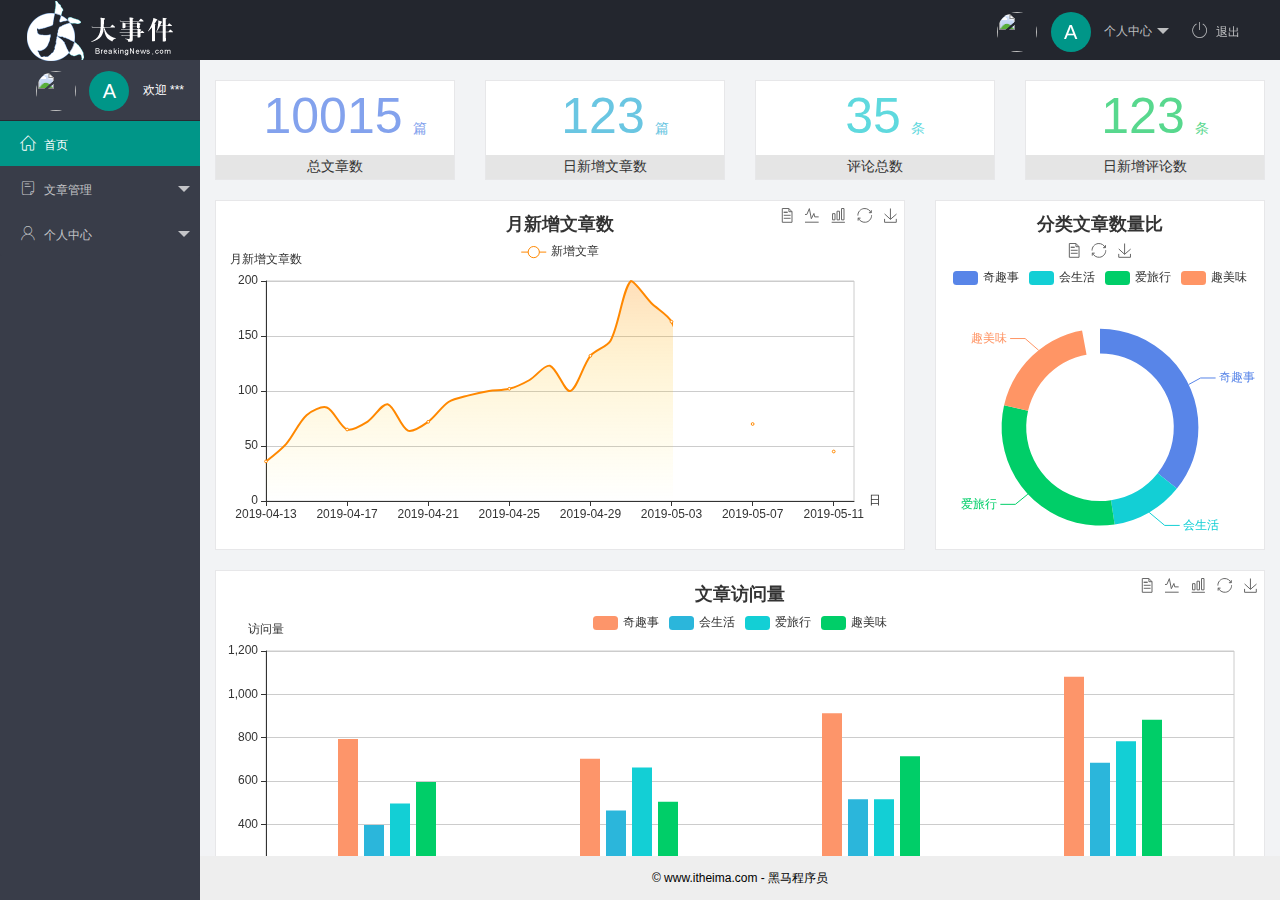
==== commit 28fdbc19: "完成个人中心功能的开发" ====
--- a/index.html
+++ b/index.html
@@ -29,9 +29,9 @@
                         个人中心
                     </a>
                     <dl class="layui-nav-child">
-                        <dd><a href="assets/css/user/user_info.css" target="fm">基本资料</a></dd>
-                        <dd><a href="assets/css/user/user_avatar.html" target="fm">更换头像</a></dd>
-                        <dd><a href="assets/css/user/user_pwd.html" target="fm">重置密码</a></dd>
+                        <dd><a href="user/user_info.html" target="fm">基本资料</a></dd>
+                        <dd><a href="user/user_avatar.html" target="fm">更换头像</a></dd>
+                        <dd><a href="user/user_pwd.html" target="fm">重置密码</a></dd>
                     </dl>
                 </li>
                 <li class="layui-nav-item">
@@ -50,21 +50,21 @@
                 <!-- 左侧导航区域（可配合layui已有的垂直导航） -->
                 <ul class="layui-nav layui-nav-tree" lay-shrink="all">
                     <li class="layui-nav-item layui-this">
-                        <a href="home/dashboard.html" target="fm"><span class="iconfont icon-home"></span>首页</a>
+                        <a href="./home/dashboard.html" target="fm"><span class="iconfont icon-home"></span>首页</a>
                     </li>
                     <li class="layui-nav-item">
                         <a class="" href="javascript:;"><span class="iconfont icon-16"></span>文章管理</a>
                         <dl class="layui-nav-child">
                             <dd>
-                                <a href="/article/art_cate.html" target="fm"><i
+                                <a href="assets/css/article/art_cate.html" target="fm"><i
                                         class="layui-icon layui-icon-app"></i>文章类别</a>
                             </dd>
                             <dd>
-                                <a href="/article/art_list.html" target="fm"><i
+                                <a href="assets/css/article/art_list.html" target="fm"><i
                                         class="layui-icon layui-icon-app"></i>文章列表</a>
                             </dd>
                             <dd>
-                                <a href="/article/art_pub.html" target="fm"><i
+                                <a href="assets/css/article/art_pub.html" target="fm"><i
                                         class="layui-icon layui-icon-app"></i>发布文章</a>
                             </dd>
                         </dl>
@@ -73,15 +73,15 @@
                         <a href="javascript:;"><span class="iconfont icon-user"></span>个人中心</a>
                         <dl class="layui-nav-child">
                             <dd>
-                                <a href="/user/user_info.html" target="fm"><i
+                                <a href="user/user_info.html" target="fm"><i
                                         class="layui-icon layui-icon-app"></i>基本资料</a>
                             </dd>
                             <dd>
-                                <a href="/user/user_avatar.html" target="fm"><i
+                                <a href="./user/user_avatar.html" target="fm"><i
                                         class="layui-icon layui-icon-app"></i>更换头像</a>
                             </dd>
                             <dd>
-                                <a href="/user/user_pwd.html" target="fm"><i
+                                <a href="./user/user_pwd.html" target="fm"><i
                                         class="layui-icon layui-icon-app"></i>重置密码</a>
                             </dd>
                         </dl>
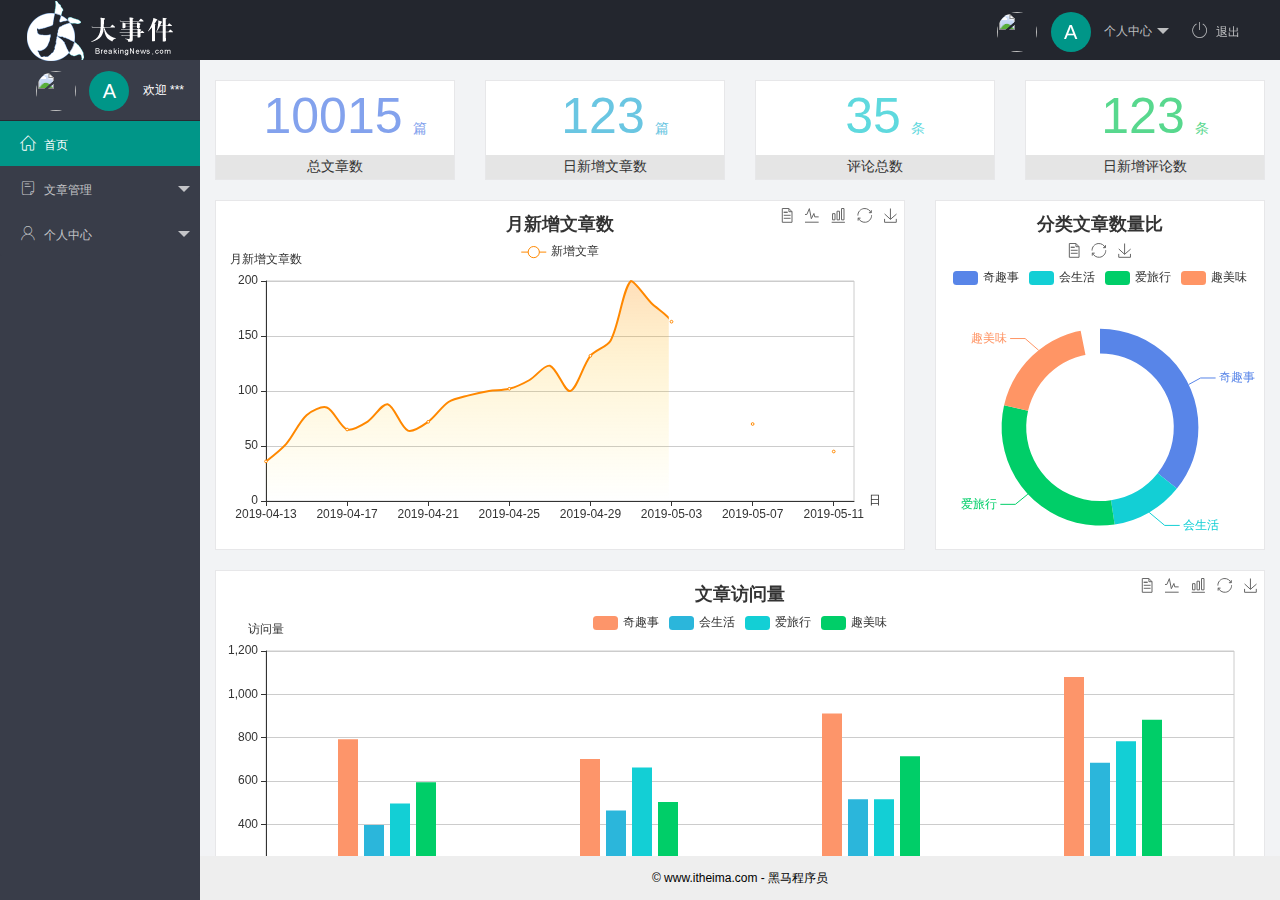
==== commit dbfacde0: "完成文章管理相关功能的开发" ====
--- a/index.html
+++ b/index.html
@@ -56,15 +56,15 @@
                         <a class="" href="javascript:;"><span class="iconfont icon-16"></span>文章管理</a>
                         <dl class="layui-nav-child">
                             <dd>
-                                <a href="assets/css/article/art_cate.html" target="fm"><i
+                                <a href="article/art_cate.html" target="fm"><i
                                         class="layui-icon layui-icon-app"></i>文章类别</a>
                             </dd>
                             <dd>
-                                <a href="assets/css/article/art_list.html" target="fm"><i
+                                <a href="article/art_list.html" target="fm"><i
                                         class="layui-icon layui-icon-app"></i>文章列表</a>
                             </dd>
                             <dd>
-                                <a href="assets/css/article/art_pub.html" target="fm"><i
+                                <a href="article/art_pub.html" target="fm"><i
                                         class="layui-icon layui-icon-app"></i>发布文章</a>
                             </dd>
                         </dl>
